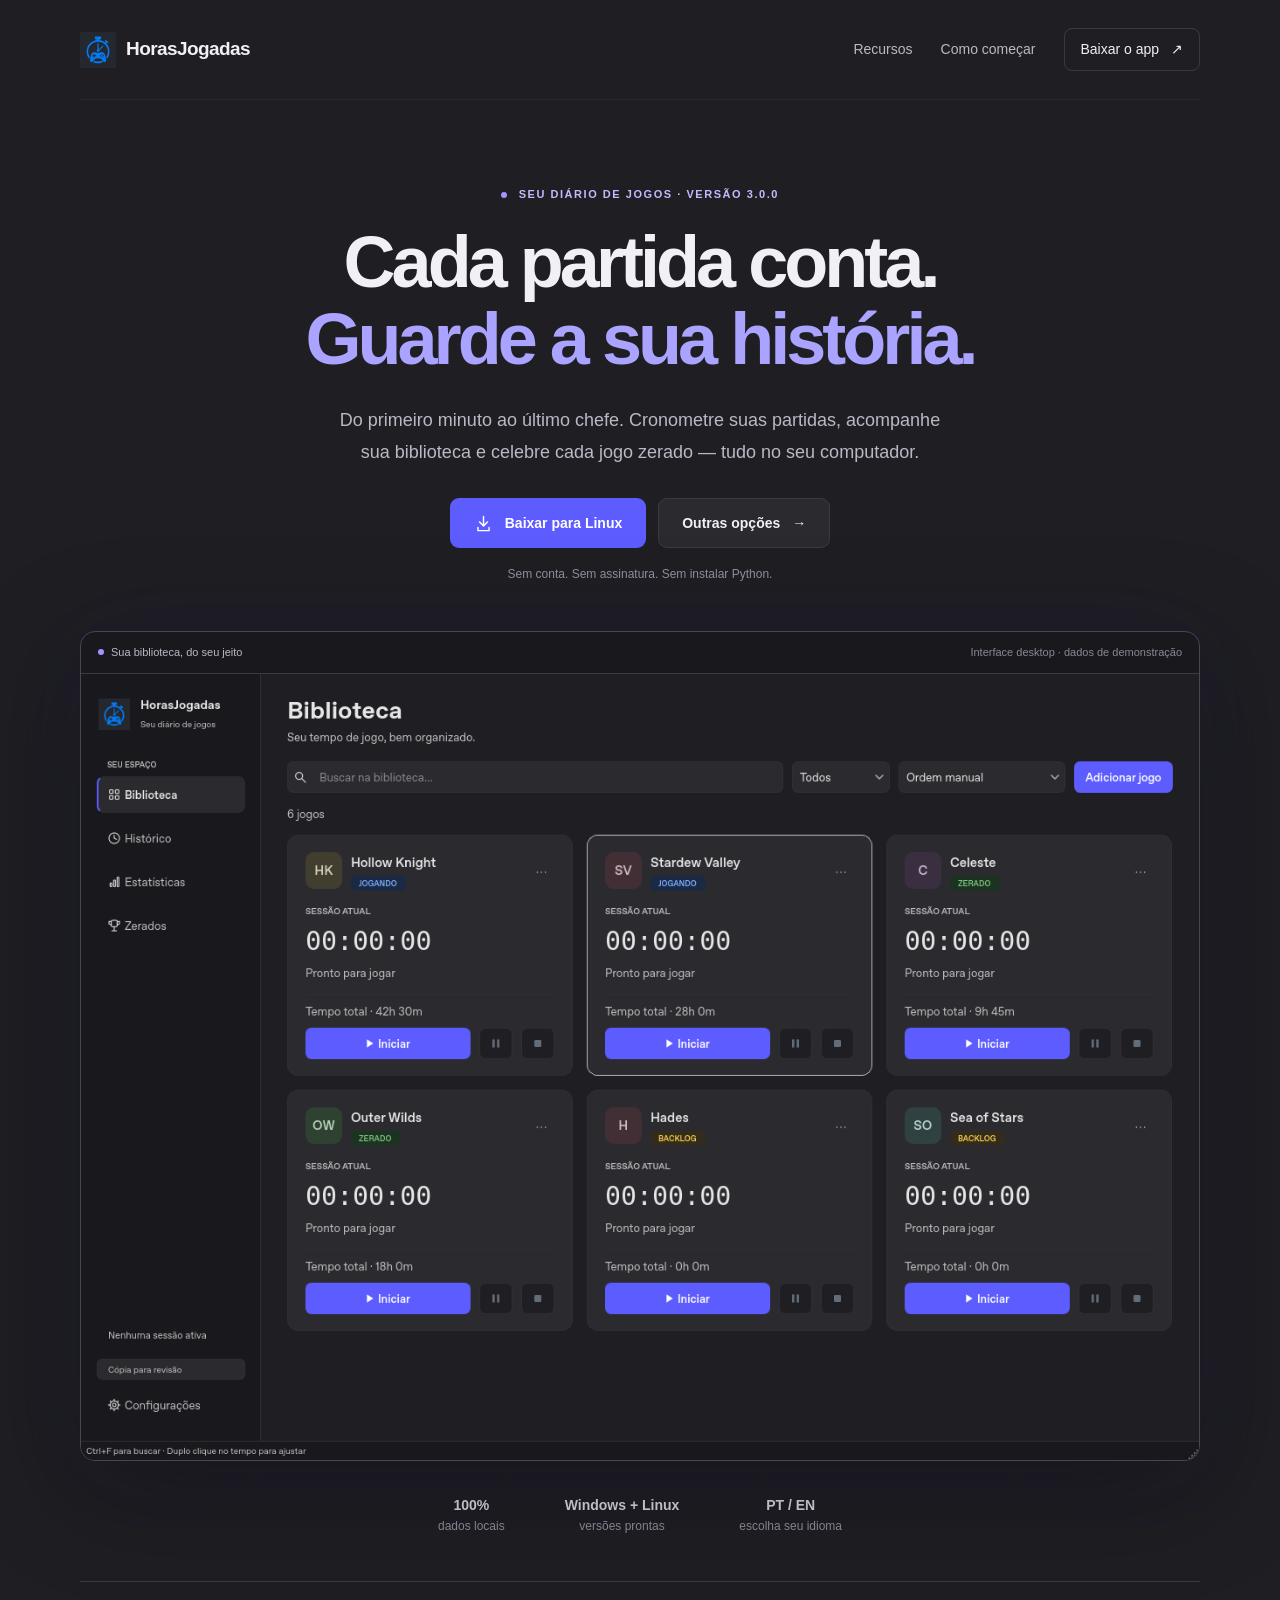
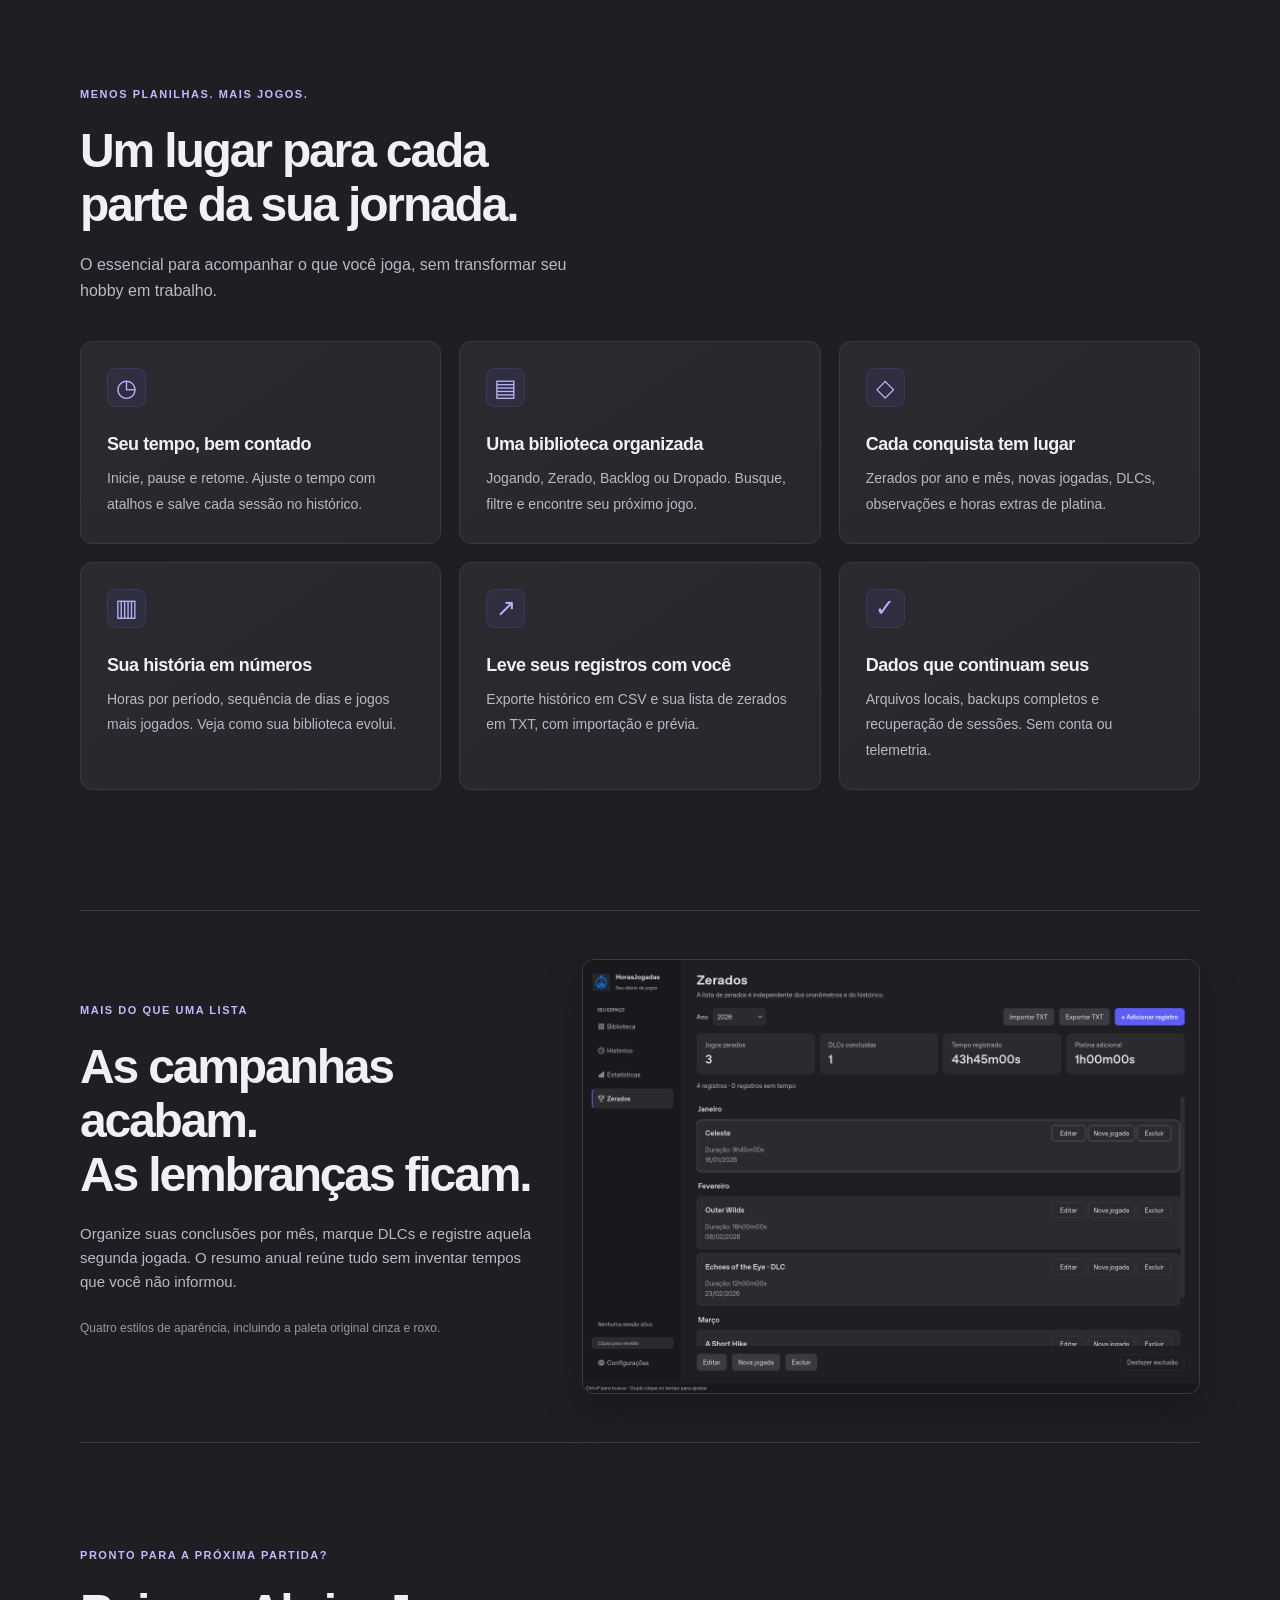
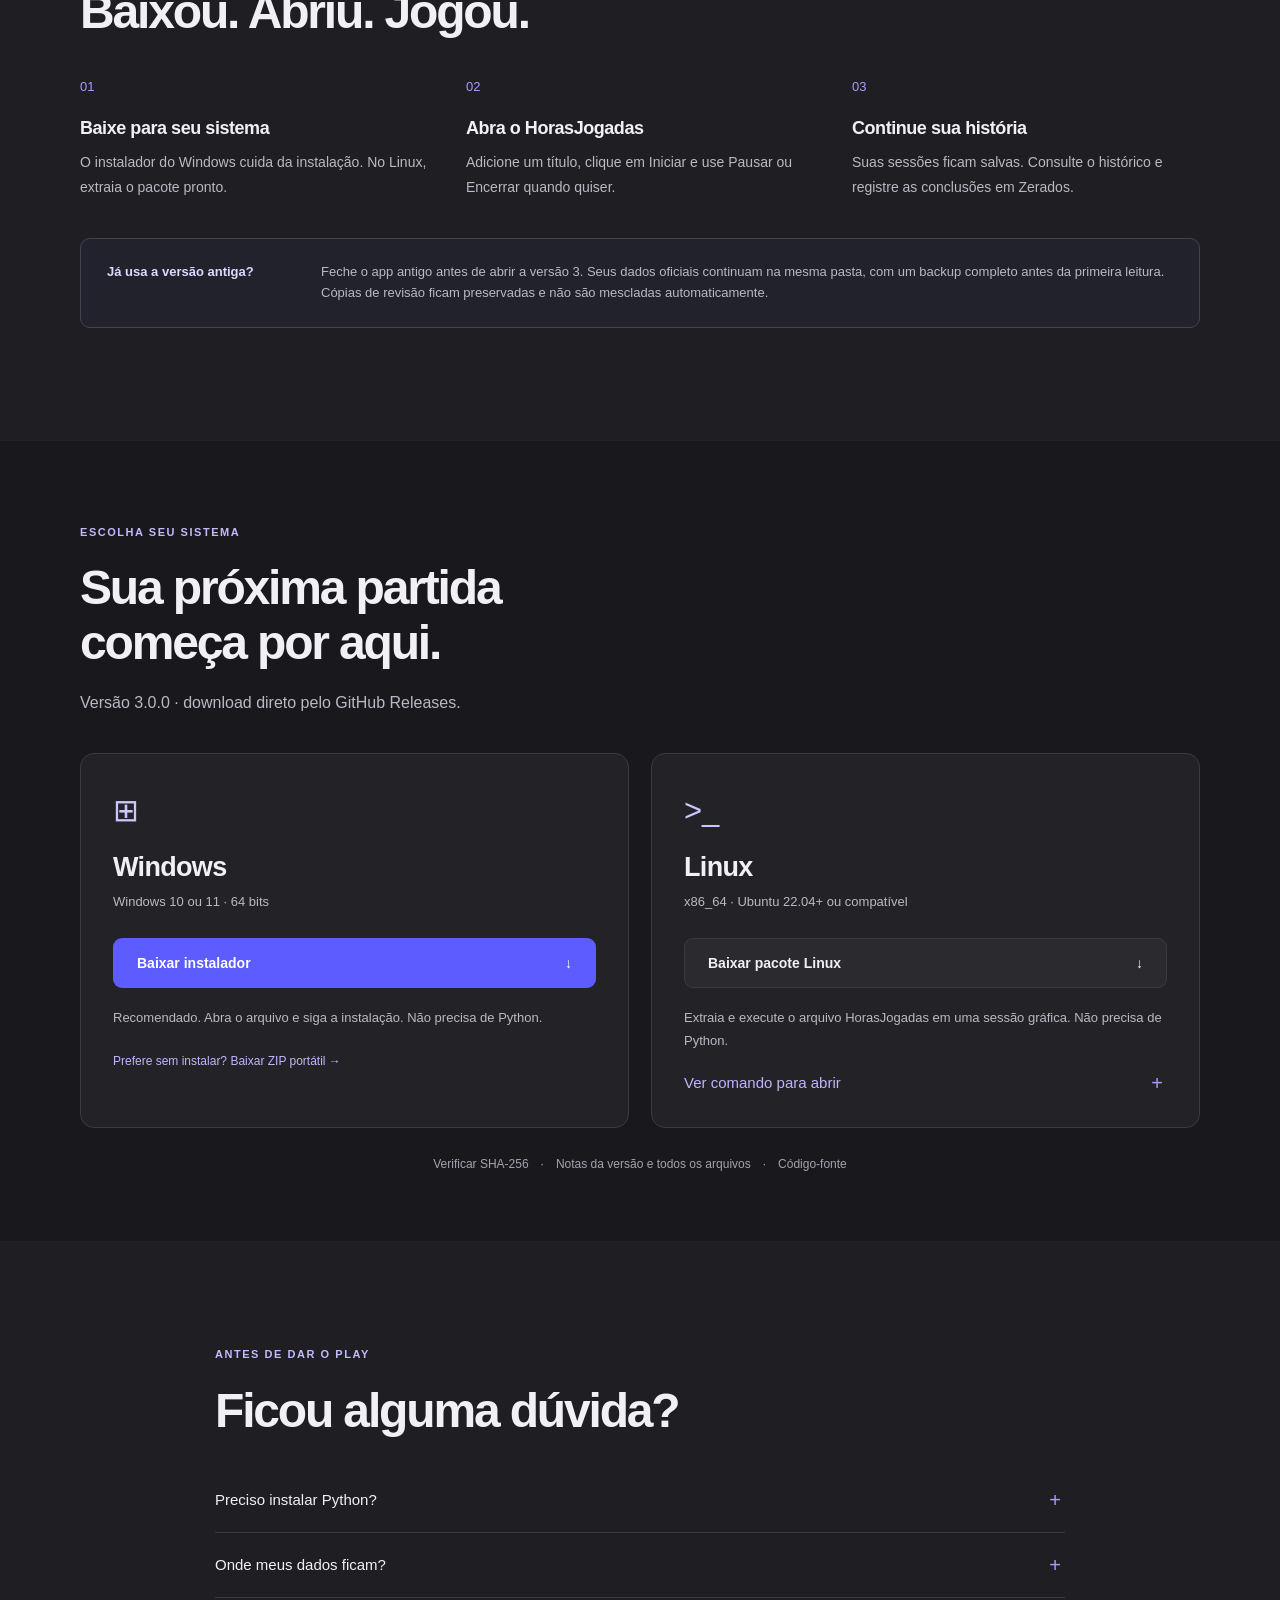
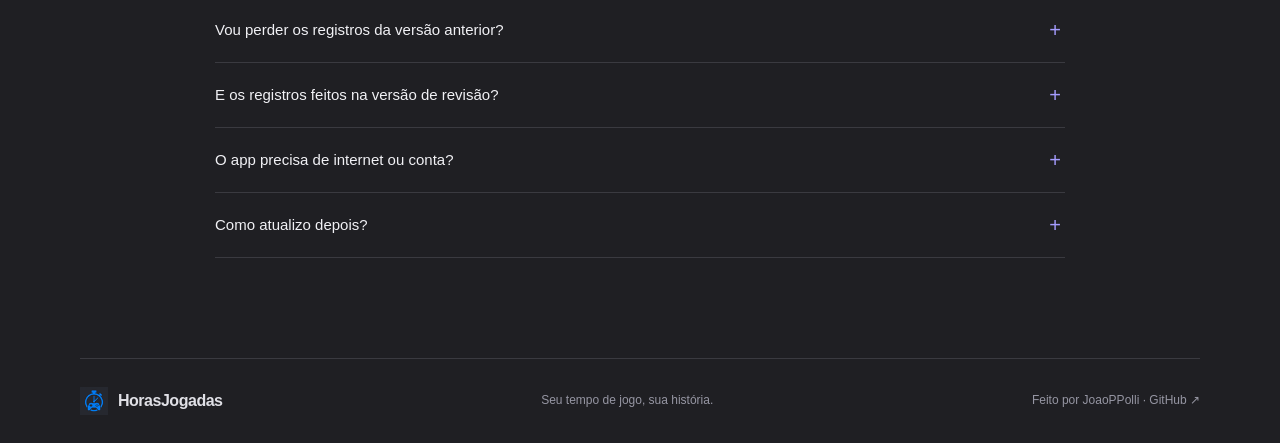
==== site/index.html @ 00551773 "Prepara release 3.0 com pacotes nativos, migração protegida e página de download" ====
<!doctype html>
<html lang="pt-BR">
<head>
  <meta charset="utf-8">
  <meta name="viewport" content="width=device-width,initial-scale=1">
  <meta name="theme-color" content="#1f1f23">
  <meta name="description" content="Cronometre suas partidas, organize sua biblioteca e guarde cada jogo zerado. HorasJogadas para Windows e Linux, com dados locais e sem precisar de Python.">
  <title>HorasJogadas — seu tempo de jogo, sua história</title>
  <link rel="icon" href="assets/icon.ico">
  <link rel="stylesheet" href="style.css">
</head>
<body>
  <a class="skip" href="#principal">Pular para o conteúdo</a>
  <header class="nav wrap">
    <a class="brand" href="#" aria-label="HorasJogadas, início"><img src="assets/icon.ico" alt="" width="36" height="36"><span>HorasJogadas</span></a>
    <nav aria-label="Navegação principal"><a href="#recursos">Recursos</a><a href="#comecar">Como começar</a><a href="#download" class="nav-download">Baixar o app <span aria-hidden="true">↗</span></a></nav>
  </header>
  <main id="principal">
    <section class="hero wrap">
      <p class="eyebrow"><span class="dot"></span> SEU DIÁRIO DE JOGOS · VERSÃO 3.0.0</p>
      <h1>Cada partida conta.<br><span>Guarde a sua história.</span></h1>
      <p class="intro">Do primeiro minuto ao último chefe. Cronometre suas partidas, acompanhe sua biblioteca e celebre cada jogo zerado — tudo no seu computador.</p>
      <div class="hero-actions"><a class="button primary" id="primary-download" href="__RELEASE__/download/HorasJogadas-Windows-Setup.exe"><svg viewBox="0 0 24 24" aria-hidden="true"><path d="M12 3v12m-5-5 5 5 5-5M5 17v4h14v-4"/></svg><span>Baixar para Windows</span></a><a class="button secondary" href="#download">Outras opções <span aria-hidden="true">→</span></a></div>
      <p class="fine">Sem conta. Sem assinatura. Sem instalar Python.</p>
      <div class="screen"><div class="screen-label"><span class="dot"></span> Sua biblioteca, do seu jeito <span>Interface desktop · dados de demonstração</span></div><img src="assets/library.png" alt="Biblioteca do HorasJogadas com seis cartões de jogos, cronômetros e tema cinza com roxo" width="1280" height="900" fetchpriority="high"></div>
      <div class="trust"><span><b>100%</b> dados locais</span><span><b>Windows + Linux</b> versões prontas</span><span><b>PT / EN</b> escolha seu idioma</span></div>
    </section>
    <section class="section wrap" id="recursos">
      <div class="section-heading"><p class="eyebrow">MENOS PLANILHAS. MAIS JOGOS.</p><h2>Um lugar para cada<br>parte da sua jornada.</h2><p>O essencial para acompanhar o que você joga, sem transformar seu hobby em trabalho.</p></div>
      <div class="features">
        <article><span class="feature-icon" aria-hidden="true">◷</span><h3>Seu tempo, bem contado</h3><p>Inicie, pause e retome. Ajuste o tempo com atalhos e salve cada sessão no histórico.</p></article>
        <article><span class="feature-icon" aria-hidden="true">▤</span><h3>Uma biblioteca organizada</h3><p>Jogando, Zerado, Backlog ou Dropado. Busque, filtre e encontre seu próximo jogo.</p></article>
        <article><span class="feature-icon" aria-hidden="true">◇</span><h3>Cada conquista tem lugar</h3><p>Zerados por ano e mês, novas jogadas, DLCs, observações e horas extras de platina.</p></article>
        <article><span class="feature-icon" aria-hidden="true">▥</span><h3>Sua história em números</h3><p>Horas por período, sequência de dias e jogos mais jogados. Veja como sua biblioteca evolui.</p></article>
        <article><span class="feature-icon" aria-hidden="true">↗</span><h3>Leve seus registros com você</h3><p>Exporte histórico em CSV e sua lista de zerados em TXT, com importação e prévia.</p></article>
        <article><span class="feature-icon" aria-hidden="true">✓</span><h3>Dados que continuam seus</h3><p>Arquivos locais, backups completos e recuperação de sessões. Sem conta ou telemetria.</p></article>
      </div>
    </section>
    <section class="showcase wrap">
      <div><p class="eyebrow">MAIS DO QUE UMA LISTA</p><h2>As campanhas acabam.<br>As lembranças ficam.</h2><p>Organize suas conclusões por mês, marque DLCs e registre aquela segunda jogada. O resumo anual reúne tudo sem inventar tempos que você não informou.</p><p class="small-note">Quatro estilos de aparência, incluindo a paleta original cinza e roxo.</p></div>
      <img src="assets/completed.png" alt="Lista de Zerados agrupada por mês, com resumo anual e ações de edição" width="1280" height="900" loading="lazy">
    </section>
    <section class="section wrap" id="comecar">
      <div class="section-heading"><p class="eyebrow">PRONTO PARA A PRÓXIMA PARTIDA?</p><h2>Baixou. Abriu. Jogou.</h2></div>
      <div class="steps"><article><span>01</span><h3>Baixe para seu sistema</h3><p>O instalador do Windows cuida da instalação. No Linux, extraia o pacote pronto.</p></article><article><span>02</span><h3>Abra o HorasJogadas</h3><p>Adicione um título, clique em Iniciar e use Pausar ou Encerrar quando quiser.</p></article><article><span>03</span><h3>Continue sua história</h3><p>Suas sessões ficam salvas. Consulte o histórico e registre as conclusões em Zerados.</p></article></div>
      <aside class="migration"><strong>Já usa a versão antiga?</strong><p>Feche o app antigo antes de abrir a versão 3. Seus dados oficiais continuam na mesma pasta, com um backup completo antes da primeira leitura. Cópias de revisão ficam preservadas e não são mescladas automaticamente.</p></aside>
    </section>
    <section class="download-section" id="download"><div class="wrap">
      <div class="section-heading"><p class="eyebrow">ESCOLHA SEU SISTEMA</p><h2>Sua próxima partida<br>começa por aqui.</h2><p>Versão 3.0.0 · download direto pelo GitHub Releases.</p></div>
      <div class="download-grid">
        <article class="download-card"><div class="os-mark" aria-hidden="true">⊞</div><h3>Windows</h3><p>Windows 10 ou 11 · 64 bits</p><a class="button primary" href="__RELEASE__/download/HorasJogadas-Windows-Setup.exe">Baixar instalador <span aria-hidden="true">↓</span></a><p class="download-help">Recomendado. Abra o arquivo e siga a instalação. Não precisa de Python.</p><a class="text-link" href="__RELEASE__/download/HorasJogadas-Windows-Portable.zip">Prefere sem instalar? Baixar ZIP portátil →</a></article>
        <article class="download-card"><div class="os-mark" aria-hidden="true">&gt;_</div><h3>Linux</h3><p>x86_64 · Ubuntu 22.04+ ou compatível</p><a class="button secondary" href="__RELEASE__/download/HorasJogadas-Linux-x86_64.tar.gz">Baixar pacote Linux <span aria-hidden="true">↓</span></a><p class="download-help">Extraia e execute o arquivo HorasJogadas em uma sessão gráfica. Não precisa de Python.</p><details><summary>Ver comando para abrir</summary><pre><code>tar -xzf HorasJogadas-Linux-x86_64.tar.gz
cd HorasJogadas
./HorasJogadas</code></pre></details></article>
      </div>
      <p class="download-foot"><a href="__RELEASE__/download/SHA256SUMS.txt">Verificar SHA-256</a><span>·</span><a href="__RELEASE__">Notas da versão e todos os arquivos</a><span>·</span><a href="__REPOSITORY__">Código-fonte</a></p>
    </div></section>
    <section class="section faq wrap"><div class="section-heading"><p class="eyebrow">ANTES DE DAR O PLAY</p><h2>Ficou alguma dúvida?</h2></div>
      <details><summary>Preciso instalar Python?</summary><p>Não nos pacotes prontos desta página. O instalador e o ZIP do Windows, assim como o pacote Linux, já levam o necessário para executar o aplicativo.</p></details>
      <details><summary>Onde meus dados ficam?</summary><p>No Windows, em <code>%APPDATA%\HorasJogadas</code>. No Linux, em <code>~/HorasJogadas</code>. A pasta dos registros é separada da instalação; desinstalar o aplicativo não remove seus dados.</p></details>
      <details><summary>Vou perder os registros da versão anterior?</summary><p>A versão 3 reutiliza a mesma pasta oficial e os formatos JSON. Antes da primeira leitura, cria um backup completo em uma pasta vizinha chamada HorasJogadas-Backups-de-Versao. Feche a versão antiga antes de abrir a nova e mantenha também uma cópia externa dos seus dados.</p></details>
      <details><summary>E os registros feitos na versão de revisão?</summary><p>A pasta HorasJogadas-Revisao-Qt continua preservada. Ela não é mesclada automaticamente com os dados oficiais. Preserve essa cópia e exporte os registros que quiser transferir antes de decidir como importá-los.</p></details>
      <details><summary>O app precisa de internet ou conta?</summary><p>Não para registrar suas partidas. Os dados são locais e não há telemetria. Links de download e atualização abrem o navegador somente quando você os escolhe.</p></details>
      <details><summary>Como atualizo depois?</summary><p>Baixe o novo instalador ou pacote nesta página. Feche o app e instale a atualização. Seus registros permanecem na pasta de dados, separada dos arquivos do programa.</p></details>
    </section>
  </main>
  <footer class="wrap"><a class="brand" href="#"><img src="assets/icon.ico" alt="" width="28" height="28"><span>HorasJogadas</span></a><p>Seu tempo de jogo, sua história.</p><a href="__REPOSITORY__">Feito por JoaoPPolli · GitHub ↗</a></footer>
  <script src="script.js" defer></script>
</body>
</html>
---- site/style.css ----
:root{color-scheme:dark;--bg:#1f1f23;--card:#2b2b2f;--deep:#19191d;--border:#3a3a40;--text:#f1f1f5;--muted:#b9b9c5;--accent:#5c5cff;--accent-hover:#6a5ef0}*{box-sizing:border-box}html{scroll-behavior:smooth;scroll-padding-top:32px}body{margin:0;background:var(--bg);color:var(--text);font-family:Inter,ui-sans-serif,-apple-system,BlinkMacSystemFont,"Segoe UI",sans-serif;line-height:1.6}a{color:inherit;text-decoration:none}a:focus-visible,summary:focus-visible{outline:3px solid #b3adff;outline-offset:5px;border-radius:5px}img{max-width:100%;height:auto;display:block}.wrap{width:min(1120px,calc(100% - 48px));margin-inline:auto}.skip{position:absolute;top:-80px;left:24px;padding:12px;background:var(--accent);z-index:20}.skip:focus{top:12px}.nav{display:flex;align-items:center;justify-content:space-between;min-height:100px;border-bottom:1px solid #ffffff0d}.brand{display:flex;align-items:center;gap:10px;font-weight:700;letter-spacing:-.03em;font-size:19px}.brand img{flex:none}.nav nav{display:flex;align-items:center;gap:28px;font-size:14px;color:var(--muted)}.nav nav a:hover{color:white}.nav-download{padding:9px 16px;border:1px solid var(--border);border-radius:8px;color:var(--text)}.nav-download span{padding-left:8px}.hero{text-align:center;padding-top:86px}.eyebrow{font-size:11px;font-weight:700;letter-spacing:.14em;color:#c0baff;margin:0 0 20px}.dot{display:inline-block;width:6px;height:6px;border-radius:50%;background:#9f95ff;margin-right:7px;vertical-align:middle}h1,h2,h3,p{overflow-wrap:break-word}h1{font-size:clamp(42px,6vw,72px);line-height:1.08;letter-spacing:-.055em;font-weight:750;margin:0 0 26px}h1 span{color:#aaa3ff}h2{font-size:clamp(32px,4.2vw,48px);line-height:1.13;letter-spacing:-.045em;margin:0 0 20px}h3{font-size:18px;letter-spacing:-.025em;line-height:1.35;margin:0 0 10px}.intro{max-width:625px;margin:0 auto 30px;font-size:18px;color:var(--muted);line-height:1.75}.hero-actions{display:flex;gap:12px;justify-content:center;flex-wrap:wrap}.button{display:inline-flex;align-items:center;justify-content:center;gap:12px;min-height:50px;padding:13px 23px;border-radius:9px;font-size:14px;font-weight:650;border:1px solid transparent;transition:background .15s,border-color .15s}.button svg{width:19px;height:19px;fill:none;stroke:currentColor;stroke-width:1.8;stroke-linecap:round;stroke-linejoin:round}.primary{background:var(--accent);color:white}.primary:hover{background:var(--accent-hover)}.secondary{background:var(--card);border-color:var(--border)}.secondary:hover{border-color:#777580}.fine{font-size:12px;color:#92929f;margin:17px 0 46px}.screen{position:relative;border:1px solid #494555;border-radius:15px;overflow:hidden;box-shadow:0 25px 110px #08070f66,0 0 90px #6552f511;text-align:left;background:var(--deep)}.screen-label{display:flex;align-items:center;padding:12px 17px;border-bottom:1px solid var(--border);font-size:11px;color:var(--muted)}.screen-label span:last-child{margin-left:auto;color:#888895}.screen img{width:100%}.trust{display:flex;justify-content:center;gap:60px;padding:33px 0 45px;border-bottom:1px solid var(--border);color:#91919e;font-size:12px}.trust b{color:#dedee6;display:block;font-size:14px;font-weight:600}.section{padding-top:104px;padding-bottom:20px}.section-heading{max-width:620px;margin-bottom:38px}.section-heading>p:not(.eyebrow){color:var(--muted);font-size:16px;max-width:525px}.features{display:grid;grid-template-columns:repeat(3,1fr);gap:18px}.features article{background:linear-gradient(145deg,#2b2b2f,#27272c);border:1px solid #39393f;border-radius:12px;padding:26px}.feature-icon{display:inline-flex;align-items:center;justify-content:center;width:39px;height:39px;background:#6c62ff15;border:1px solid #6c62ff30;border-radius:9px;color:#b9b2ff;font-size:24px;margin-bottom:25px}.features p,.steps p{font-size:14px;line-height:1.8;margin:0;color:var(--muted)}.showcase{display:grid;grid-template-columns:.85fr 1.15fr;align-items:center;gap:45px;margin-top:100px;padding-top:48px;padding-bottom:48px;border-top:1px solid var(--border);border-bottom:1px solid var(--border)}.showcase p:not(.eyebrow){color:var(--muted);font-size:15px}.showcase .small-note{font-size:12px!important;color:#9797a7!important;margin-top:25px}.showcase img{border:1px solid #3a3a43;border-radius:12px;box-shadow:0 16px 40px #0003}.steps{display:grid;grid-template-columns:repeat(3,1fr);gap:38px}.steps span{display:block;font-size:13px;color:#a79eff;margin-bottom:18px;font-variant-numeric:tabular-nums}.migration{display:flex;gap:24px;border:1px solid #474253;background:#6860ff0a;border-radius:10px;padding:23px 26px;margin-top:38px;align-items:flex-start;font-size:13px}.migration strong{min-width:190px;font-weight:650;color:#ded9ff}.migration p{margin:0;color:var(--muted)}.download-section{background:var(--deep);border-block:1px solid #ffffff09;margin-top:92px;padding:83px 0 55px}.download-grid{display:grid;grid-template-columns:1fr 1fr;gap:22px}.download-card{border:1px solid var(--border);border-radius:14px;padding:32px;background:#232327}.os-mark{font-size:31px;color:#cac6ff;margin-bottom:15px;height:48px}.download-card h3{font-size:27px;margin-bottom:6px}.download-card>p:first-of-type{font-size:13px;color:var(--muted);margin-top:0;margin-bottom:25px}.download-card .button{width:100%;justify-content:space-between}.download-help{font-size:13px;color:var(--muted);line-height:1.8;margin:18px 0}.text-link{font-size:12px;color:#bdb6ff}.text-link:hover{text-decoration:underline}.download-foot{display:flex;flex-wrap:wrap;gap:12px;justify-content:center;font-size:12px;color:#a3a3b0;margin-top:27px}.download-foot a:hover{color:#c1baff;text-decoration:underline}.download-card details{font-size:12px;border:0;padding:0}.download-card summary{color:#bdb6ff}.download-card pre{overflow:auto;background:#18181b;border-radius:6px;padding:14px;font-size:11px}.faq{max-width:850px;padding-bottom:100px}.faq .section-heading{margin-bottom:30px}details{border-bottom:1px solid var(--border);padding:20px 0}summary{cursor:pointer;font-size:15px;list-style:none;position:relative;padding-right:32px}summary::-webkit-details-marker{display:none}summary:after{content:'+';position:absolute;right:4px;color:#a59cff;font-size:20px;line-height:1.2}details[open]>summary:after{content:'−'}details>p{font-size:14px;color:var(--muted);margin-bottom:5px}code{font-size:.9em;color:#d2ccef}footer{display:flex;align-items:center;justify-content:space-between;gap:20px;border-top:1px solid var(--border);padding-block:28px!important;font-size:12px;color:#9696a3}footer .brand{font-size:16px;color:#e0e0e6}footer p{margin:0}footer>a:last-child:hover{color:#c1baff}@media(max-width:800px){.hero{padding-top:60px}.features{grid-template-columns:repeat(2,1fr)}.showcase{grid-template-columns:1fr;gap:28px}.showcase img{max-width:650px}.steps{gap:22px}.trust{gap:35px}.migration{display:block}.migration p{margin-top:8px}.nav nav{gap:16px}.section{padding-top:75px}footer{flex-wrap:wrap}}@media(max-width:540px){.wrap{width:calc(100% - 32px)}.nav{min-height:80px}.nav nav>a:not(.nav-download){display:none}.brand{font-size:16px}.brand img{width:30px;height:30px}.nav-download{font-size:12px;padding:8px 11px}.hero{padding-top:46px}h1{font-size:43px}.intro{font-size:16px}.hero-actions .button{width:100%}.fine{margin-bottom:30px}.eyebrow{font-size:9px;letter-spacing:.1em}.screen{border-radius:9px}.screen-label{padding:9px 11px;font-size:9px}.screen-label span:last-child{display:none}.trust{gap:18px;justify-content:space-between;padding-block:25px;font-size:10px}.trust b{font-size:11px}.features,.steps,.download-grid{grid-template-columns:1fr}.features article{padding:23px}.feature-icon{margin-bottom:20px}.showcase{margin-top:60px;padding-block:32px}.section{padding-top:60px}.steps article{padding-bottom:14px}.steps span{margin-bottom:7px}.migration{padding:20px;margin-top:20px}.download-section{padding:57px 0 35px;margin-top:55px}.download-card{padding:25px}.faq{padding-bottom:55px}.download-foot{font-size:11px;gap:8px}footer{display:block;text-align:left}footer .brand{margin-bottom:12px}footer p{margin-bottom:12px}}@media(prefers-reduced-motion:reduce){html{scroll-behavior:auto}.button{transition:none}}
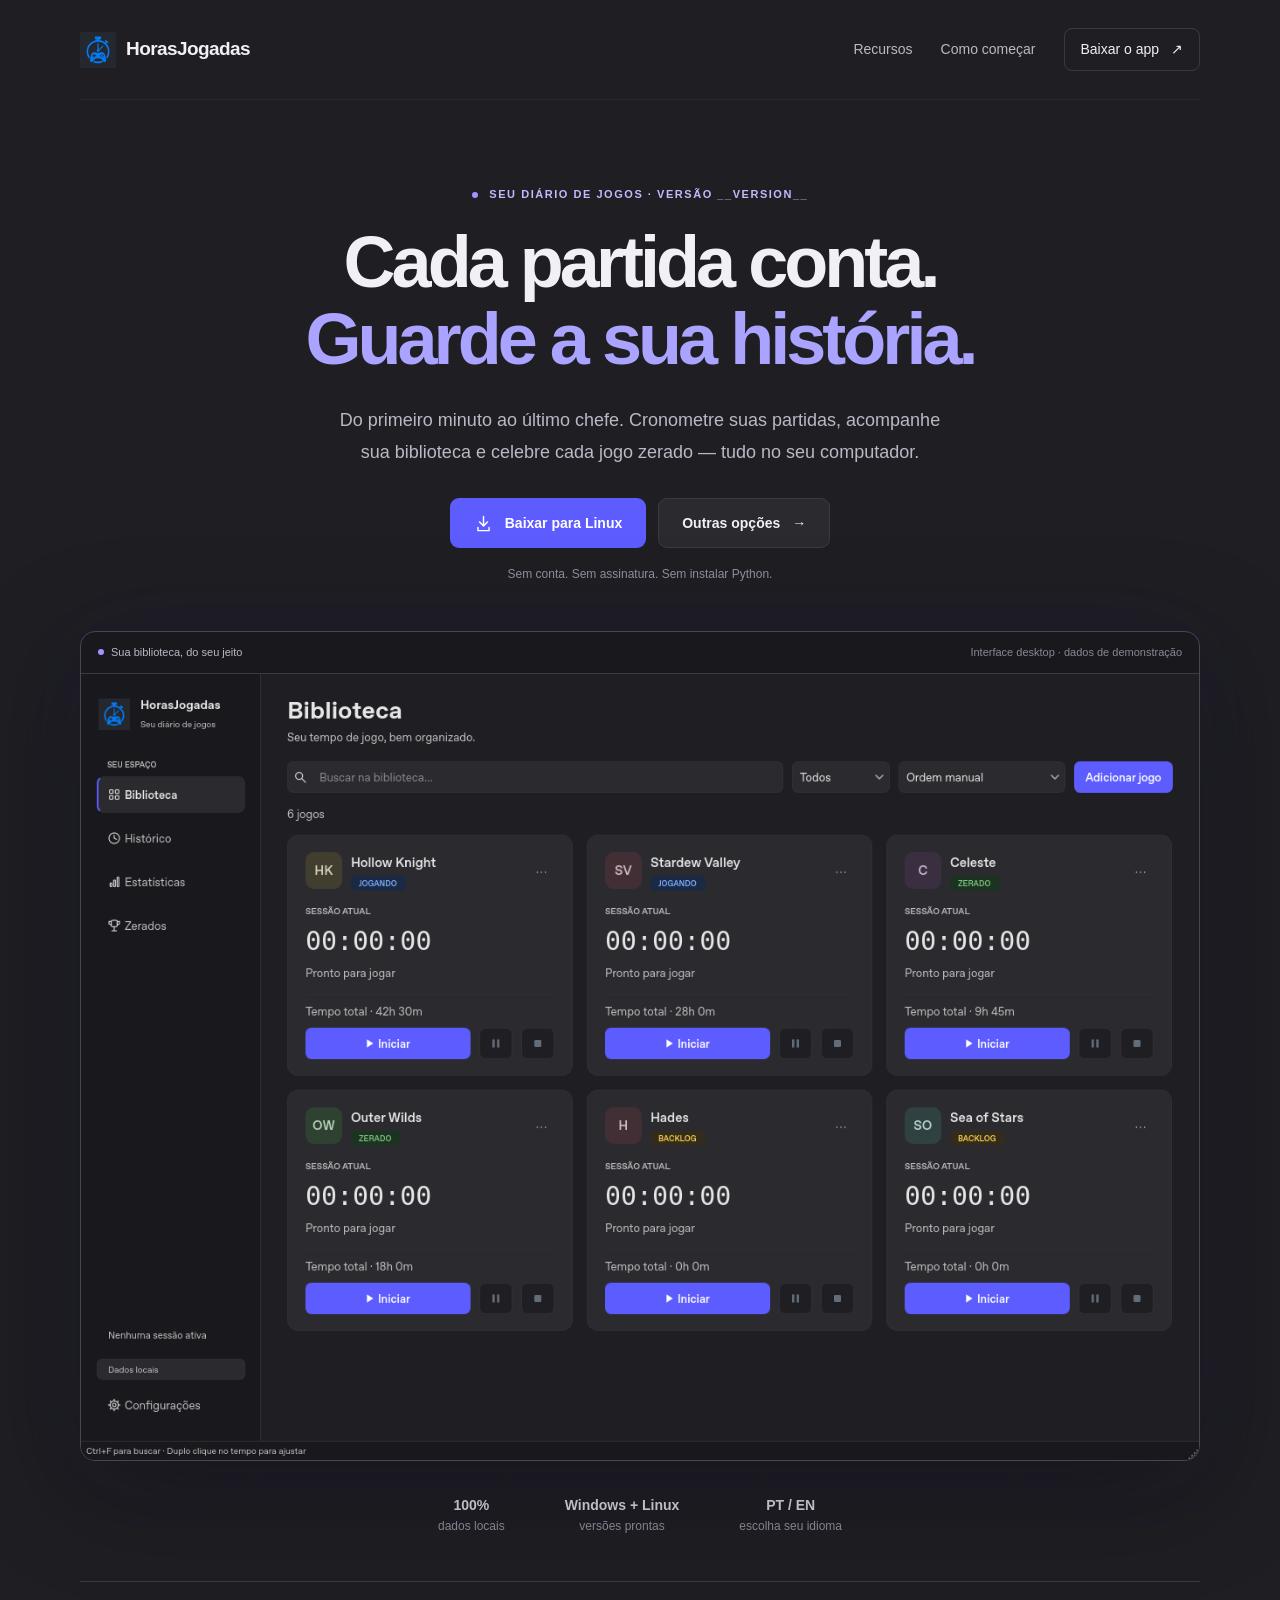
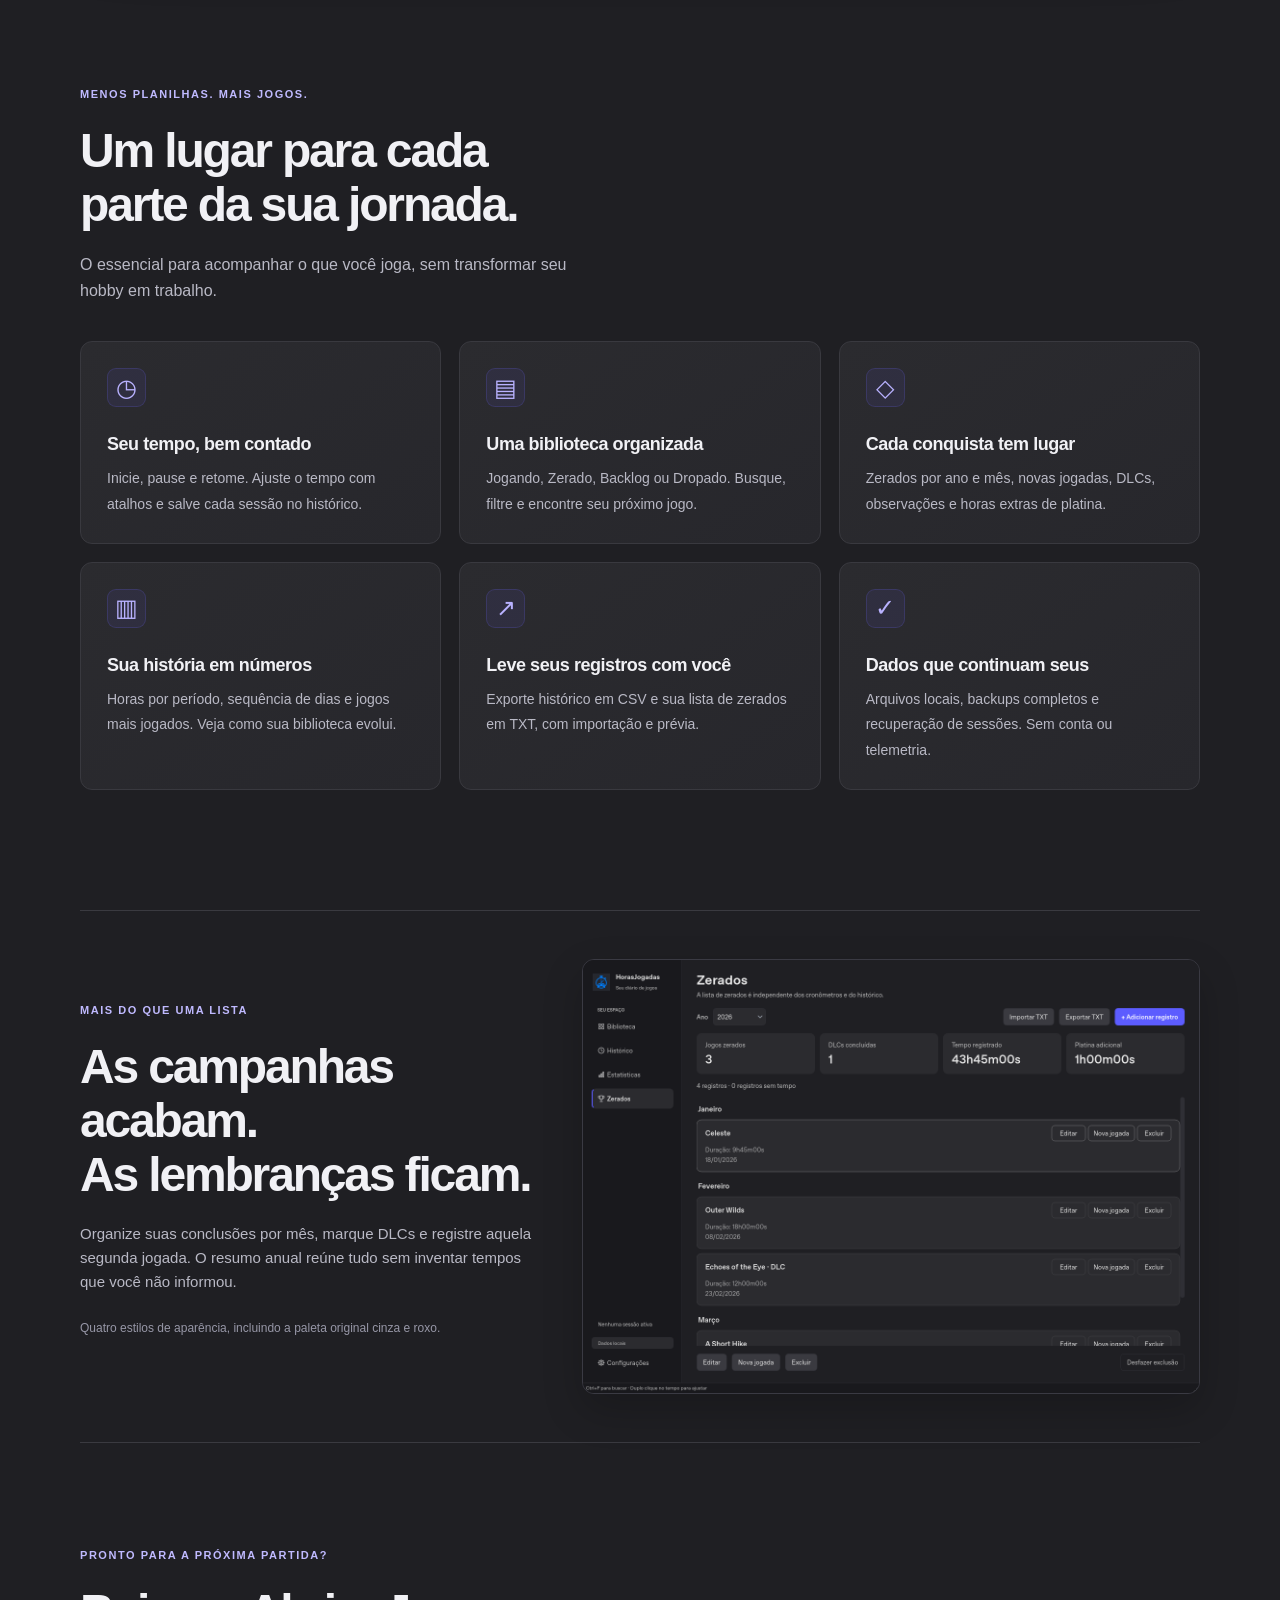
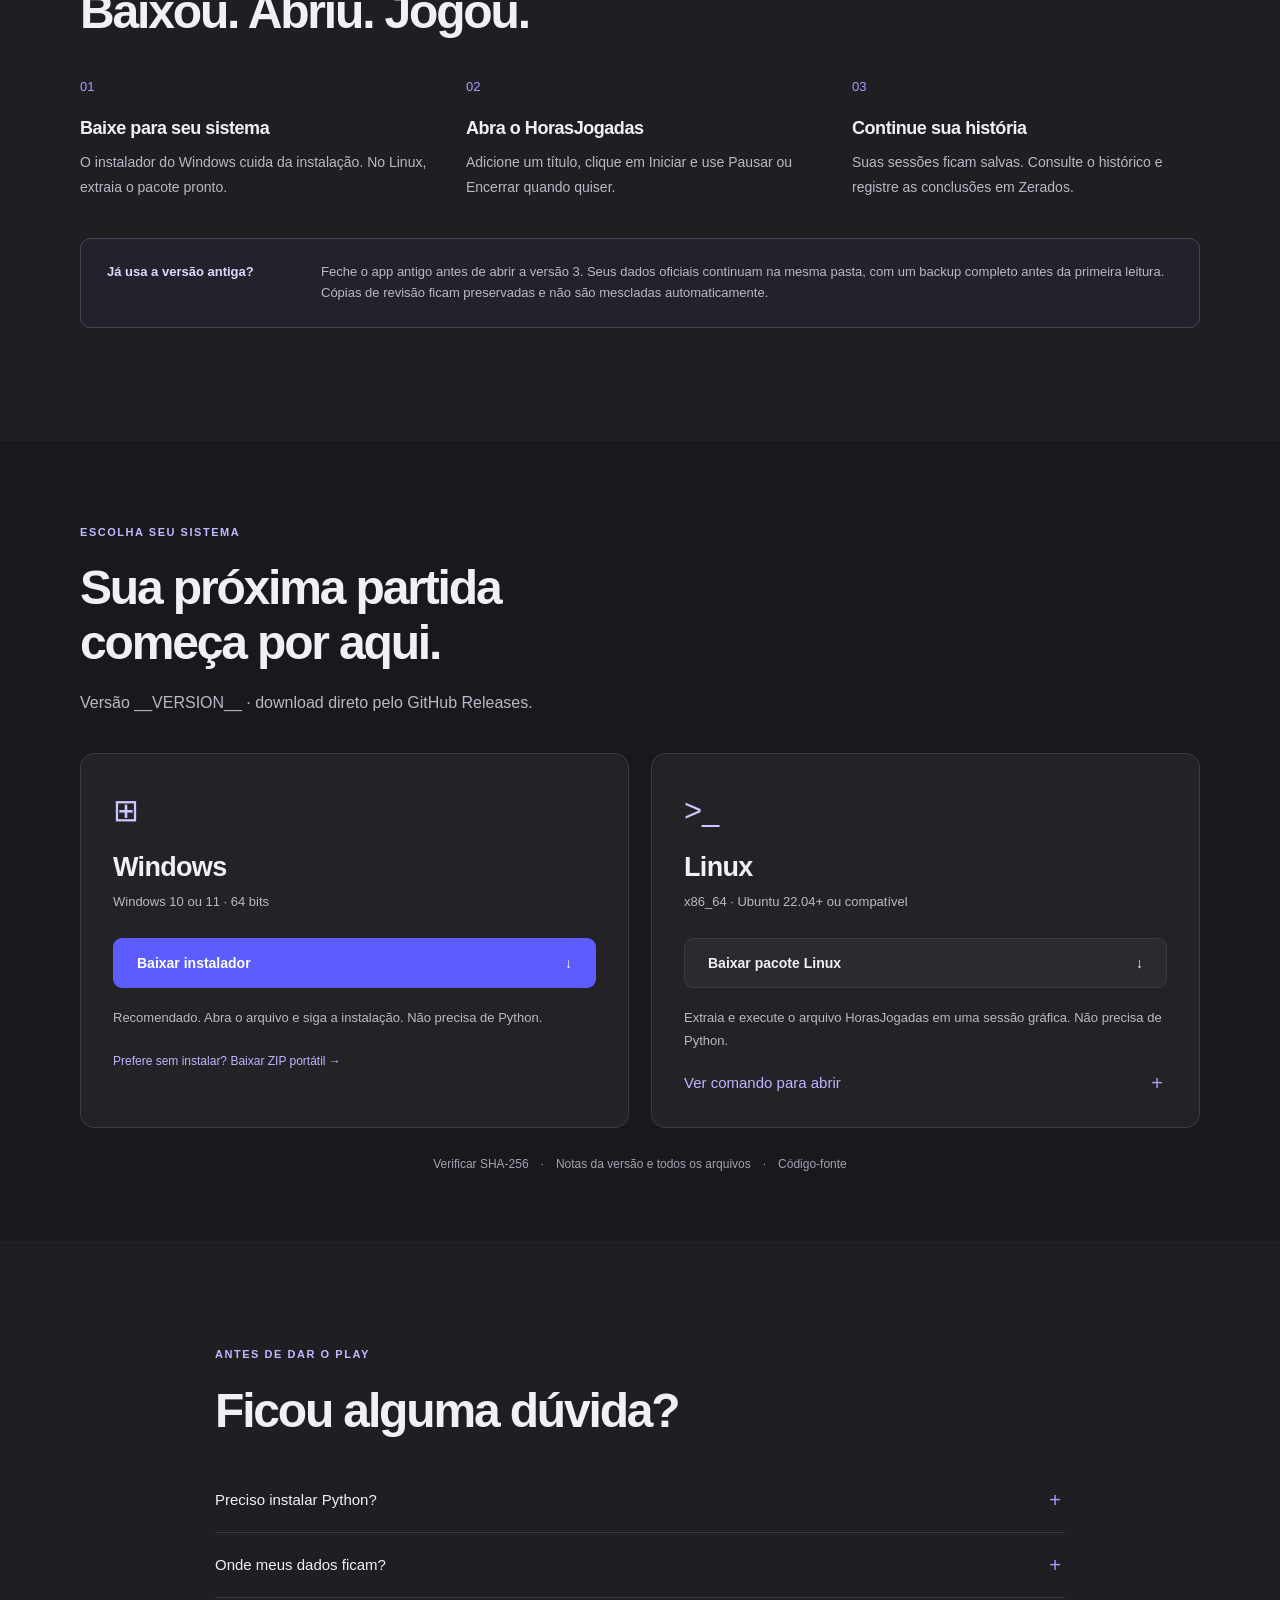
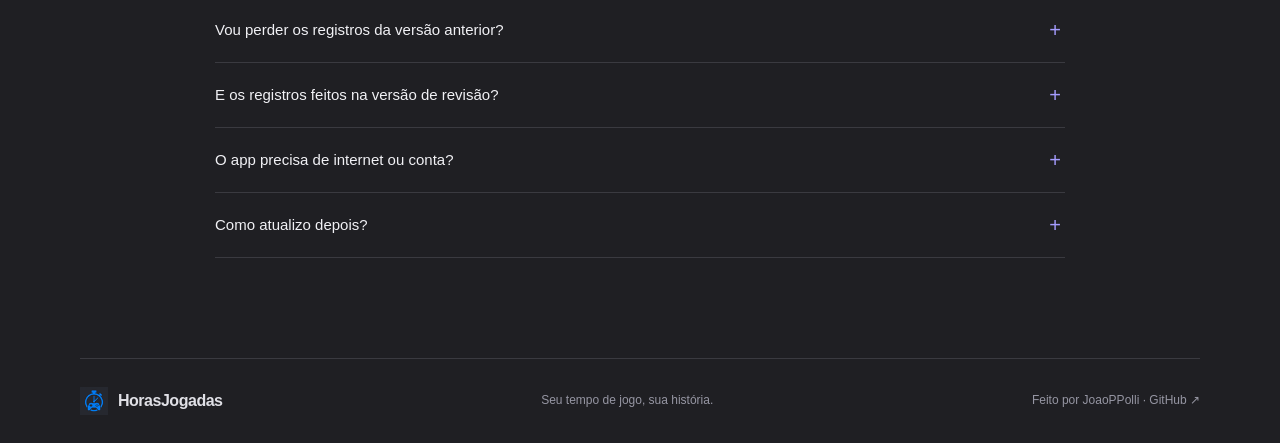
==== commit 50bcdf4e: "Adiciona atualização nativa no app com download verificado, backup e reinício" ====
--- a/site/index.html
+++ b/site/index.html
@@ -17,7 +17,7 @@
   </header>
   <main id="principal">
     <section class="hero wrap">
-      <p class="eyebrow"><span class="dot"></span> SEU DIÁRIO DE JOGOS · VERSÃO 3.0.0</p>
+      <p class="eyebrow"><span class="dot"></span> SEU DIÁRIO DE JOGOS · VERSÃO __VERSION__</p>
       <h1>Cada partida conta.<br><span>Guarde a sua história.</span></h1>
       <p class="intro">Do primeiro minuto ao último chefe. Cronometre suas partidas, acompanhe sua biblioteca e celebre cada jogo zerado — tudo no seu computador.</p>
       <div class="hero-actions"><a class="button primary" id="primary-download" href="__RELEASE__/download/HorasJogadas-Windows-Setup.exe"><svg viewBox="0 0 24 24" aria-hidden="true"><path d="M12 3v12m-5-5 5 5 5-5M5 17v4h14v-4"/></svg><span>Baixar para Windows</span></a><a class="button secondary" href="#download">Outras opções <span aria-hidden="true">→</span></a></div>
@@ -46,7 +46,7 @@
       <aside class="migration"><strong>Já usa a versão antiga?</strong><p>Feche o app antigo antes de abrir a versão 3. Seus dados oficiais continuam na mesma pasta, com um backup completo antes da primeira leitura. Cópias de revisão ficam preservadas e não são mescladas automaticamente.</p></aside>
     </section>
     <section class="download-section" id="download"><div class="wrap">
-      <div class="section-heading"><p class="eyebrow">ESCOLHA SEU SISTEMA</p><h2>Sua próxima partida<br>começa por aqui.</h2><p>Versão 3.0.0 · download direto pelo GitHub Releases.</p></div>
+      <div class="section-heading"><p class="eyebrow">ESCOLHA SEU SISTEMA</p><h2>Sua próxima partida<br>começa por aqui.</h2><p>Versão __VERSION__ · download direto pelo GitHub Releases.</p></div>
       <div class="download-grid">
         <article class="download-card"><div class="os-mark" aria-hidden="true">⊞</div><h3>Windows</h3><p>Windows 10 ou 11 · 64 bits</p><a class="button primary" href="__RELEASE__/download/HorasJogadas-Windows-Setup.exe">Baixar instalador <span aria-hidden="true">↓</span></a><p class="download-help">Recomendado. Abra o arquivo e siga a instalação. Não precisa de Python.</p><a class="text-link" href="__RELEASE__/download/HorasJogadas-Windows-Portable.zip">Prefere sem instalar? Baixar ZIP portátil →</a></article>
         <article class="download-card"><div class="os-mark" aria-hidden="true">&gt;_</div><h3>Linux</h3><p>x86_64 · Ubuntu 22.04+ ou compatível</p><a class="button secondary" href="__RELEASE__/download/HorasJogadas-Linux-x86_64.tar.gz">Baixar pacote Linux <span aria-hidden="true">↓</span></a><p class="download-help">Extraia e execute o arquivo HorasJogadas em uma sessão gráfica. Não precisa de Python.</p><details><summary>Ver comando para abrir</summary><pre><code>tar -xzf HorasJogadas-Linux-x86_64.tar.gz
@@ -60,7 +60,7 @@
       <details><summary>Onde meus dados ficam?</summary><p>No Windows, em <code>%APPDATA%\HorasJogadas</code>. No Linux, em <code>~/HorasJogadas</code>. A pasta dos registros é separada da instalação; desinstalar o aplicativo não remove seus dados.</p></details>
       <details><summary>Vou perder os registros da versão anterior?</summary><p>A versão 3 reutiliza a mesma pasta oficial e os formatos JSON. Antes da primeira leitura, cria um backup completo em uma pasta vizinha chamada HorasJogadas-Backups-de-Versao. Feche a versão antiga antes de abrir a nova e mantenha também uma cópia externa dos seus dados.</p></details>
       <details><summary>E os registros feitos na versão de revisão?</summary><p>A pasta HorasJogadas-Revisao-Qt continua preservada. Ela não é mesclada automaticamente com os dados oficiais. Preserve essa cópia e exporte os registros que quiser transferir antes de decidir como importá-los.</p></details>
-      <details><summary>O app precisa de internet ou conta?</summary><p>Não para registrar suas partidas. Os dados são locais e não há telemetria. Links de download e atualização abrem o navegador somente quando você os escolhe.</p></details>
+      <details><summary>O app precisa de internet ou conta?</summary><p>Não para registrar suas partidas. Os dados são locais e não há telemetria. A consulta de novas versões ao abrir o app pode ser desativada nas Configurações. Ela não envia sua biblioteca. A instalação de atualizações sempre exige sua confirmação.</p></details>
       <details><summary>Como atualizo depois?</summary><p>Baixe o novo instalador ou pacote nesta página. Feche o app e instale a atualização. Seus registros permanecem na pasta de dados, separada dos arquivos do programa.</p></details>
     </section>
   </main>
--- a/site/style.css
+++ b/site/style.css
@@ -1 +1 @@
-:root{color-scheme:dark;--bg:#1f1f23;--card:#2b2b2f;--deep:#19191d;--border:#3a3a40;--text:#f1f1f5;--muted:#b9b9c5;--accent:#5c5cff;--accent-hover:#6a5ef0}*{box-sizing:border-box}html{scroll-behavior:smooth;scroll-padding-top:32px}body{margin:0;background:var(--bg);color:var(--text);font-family:Inter,ui-sans-serif,-apple-system,BlinkMacSystemFont,"Segoe UI",sans-serif;line-height:1.6}a{color:inherit;text-decoration:none}a:focus-visible,summary:focus-visible{outline:3px solid #b3adff;outline-offset:5px;border-radius:5px}img{max-width:100%;height:auto;display:block}.wrap{width:min(1120px,calc(100% - 48px));margin-inline:auto}.skip{position:absolute;top:-80px;left:24px;padding:12px;background:var(--accent);z-index:20}.skip:focus{top:12px}.nav{display:flex;align-items:center;justify-content:space-between;min-height:100px;border-bottom:1px solid #ffffff0d}.brand{display:flex;align-items:center;gap:10px;font-weight:700;letter-spacing:-.03em;font-size:19px}.brand img{flex:none}.nav nav{display:flex;align-items:center;gap:28px;font-size:14px;color:var(--muted)}.nav nav a:hover{color:white}.nav-download{padding:9px 16px;border:1px solid var(--border);border-radius:8px;color:var(--text)}.nav-download span{padding-left:8px}.hero{text-align:center;padding-top:86px}.eyebrow{font-size:11px;font-weight:700;letter-spacing:.14em;color:#c0baff;margin:0 0 20px}.dot{display:inline-block;width:6px;height:6px;border-radius:50%;background:#9f95ff;margin-right:7px;vertical-align:middle}h1,h2,h3,p{overflow-wrap:break-word}h1{font-size:clamp(42px,6vw,72px);line-height:1.08;letter-spacing:-.055em;font-weight:750;margin:0 0 26px}h1 span{color:#aaa3ff}h2{font-size:clamp(32px,4.2vw,48px);line-height:1.13;letter-spacing:-.045em;margin:0 0 20px}h3{font-size:18px;letter-spacing:-.025em;line-height:1.35;margin:0 0 10px}.intro{max-width:625px;margin:0 auto 30px;font-size:18px;color:var(--muted);line-height:1.75}.hero-actions{display:flex;gap:12px;justify-content:center;flex-wrap:wrap}.button{display:inline-flex;align-items:center;justify-content:center;gap:12px;min-height:50px;padding:13px 23px;border-radius:9px;font-size:14px;font-weight:650;border:1px solid transparent;transition:background .15s,border-color .15s}.button svg{width:19px;height:19px;fill:none;stroke:currentColor;stroke-width:1.8;stroke-linecap:round;stroke-linejoin:round}.primary{background:var(--accent);color:white}.primary:hover{background:var(--accent-hover)}.secondary{background:var(--card);border-color:var(--border)}.secondary:hover{border-color:#777580}.fine{font-size:12px;color:#92929f;margin:17px 0 46px}.screen{position:relative;border:1px solid #494555;border-radius:15px;overflow:hidden;box-shadow:0 25px 110px #08070f66,0 0 90px #6552f511;text-align:left;background:var(--deep)}.screen-label{display:flex;align-items:center;padding:12px 17px;border-bottom:1px solid var(--border);font-size:11px;color:var(--muted)}.screen-label span:last-child{margin-left:auto;color:#888895}.screen img{width:100%}.trust{display:flex;justify-content:center;gap:60px;padding:33px 0 45px;border-bottom:1px solid var(--border);color:#91919e;font-size:12px}.trust b{color:#dedee6;display:block;font-size:14px;font-weight:600}.section{padding-top:104px;padding-bottom:20px}.section-heading{max-width:620px;margin-bottom:38px}.section-heading>p:not(.eyebrow){color:var(--muted);font-size:16px;max-width:525px}.features{display:grid;grid-template-columns:repeat(3,1fr);gap:18px}.features article{background:linear-gradient(145deg,#2b2b2f,#27272c);border:1px solid #39393f;border-radius:12px;padding:26px}.feature-icon{display:inline-flex;align-items:center;justify-content:center;width:39px;height:39px;background:#6c62ff15;border:1px solid #6c62ff30;border-radius:9px;color:#b9b2ff;font-size:24px;margin-bottom:25px}.features p,.steps p{font-size:14px;line-height:1.8;margin:0;color:var(--muted)}.showcase{display:grid;grid-template-columns:.85fr 1.15fr;align-items:center;gap:45px;margin-top:100px;padding-top:48px;padding-bottom:48px;border-top:1px solid var(--border);border-bottom:1px solid var(--border)}.showcase p:not(.eyebrow){color:var(--muted);font-size:15px}.showcase .small-note{font-size:12px!important;color:#9797a7!important;margin-top:25px}.showcase img{border:1px solid #3a3a43;border-radius:12px;box-shadow:0 16px 40px #0003}.steps{display:grid;grid-template-columns:repeat(3,1fr);gap:38px}.steps span{display:block;font-size:13px;color:#a79eff;margin-bottom:18px;font-variant-numeric:tabular-nums}.migration{display:flex;gap:24px;border:1px solid #474253;background:#6860ff0a;border-radius:10px;padding:23px 26px;margin-top:38px;align-items:flex-start;font-size:13px}.migration strong{min-width:190px;font-weight:650;color:#ded9ff}.migration p{margin:0;color:var(--muted)}.download-section{background:var(--deep);border-block:1px solid #ffffff09;margin-top:92px;padding:83px 0 55px}.download-grid{display:grid;grid-template-columns:1fr 1fr;gap:22px}.download-card{border:1px solid var(--border);border-radius:14px;padding:32px;background:#232327}.os-mark{font-size:31px;color:#cac6ff;margin-bottom:15px;height:48px}.download-card h3{font-size:27px;margin-bottom:6px}.download-card>p:first-of-type{font-size:13px;color:var(--muted);margin-top:0;margin-bottom:25px}.download-card .button{width:100%;justify-content:space-between}.download-help{font-size:13px;color:var(--muted);line-height:1.8;margin:18px 0}.text-link{font-size:12px;color:#bdb6ff}.text-link:hover{text-decoration:underline}.download-foot{display:flex;flex-wrap:wrap;gap:12px;justify-content:center;font-size:12px;color:#a3a3b0;margin-top:27px}.download-foot a:hover{color:#c1baff;text-decoration:underline}.download-card details{font-size:12px;border:0;padding:0}.download-card summary{color:#bdb6ff}.download-card pre{overflow:auto;background:#18181b;border-radius:6px;padding:14px;font-size:11px}.faq{max-width:850px;padding-bottom:100px}.faq .section-heading{margin-bottom:30px}details{border-bottom:1px solid var(--border);padding:20px 0}summary{cursor:pointer;font-size:15px;list-style:none;position:relative;padding-right:32px}summary::-webkit-details-marker{display:none}summary:after{content:'+';position:absolute;right:4px;color:#a59cff;font-size:20px;line-height:1.2}details[open]>summary:after{content:'−'}details>p{font-size:14px;color:var(--muted);margin-bottom:5px}code{font-size:.9em;color:#d2ccef}footer{display:flex;align-items:center;justify-content:space-between;gap:20px;border-top:1px solid var(--border);padding-block:28px!important;font-size:12px;color:#9696a3}footer .brand{font-size:16px;color:#e0e0e6}footer p{margin:0}footer>a:last-child:hover{color:#c1baff}@media(max-width:800px){.hero{padding-top:60px}.features{grid-template-columns:repeat(2,1fr)}.showcase{grid-template-columns:1fr;gap:28px}.showcase img{max-width:650px}.steps{gap:22px}.trust{gap:35px}.migration{display:block}.migration p{margin-top:8px}.nav nav{gap:16px}.section{padding-top:75px}footer{flex-wrap:wrap}}@media(max-width:540px){.wrap{width:calc(100% - 32px)}.nav{min-height:80px}.nav nav>a:not(.nav-download){display:none}.brand{font-size:16px}.brand img{width:30px;height:30px}.nav-download{font-size:12px;padding:8px 11px}.hero{padding-top:46px}h1{font-size:43px}.intro{font-size:16px}.hero-actions .button{width:100%}.fine{margin-bottom:30px}.eyebrow{font-size:9px;letter-spacing:.1em}.screen{border-radius:9px}.screen-label{padding:9px 11px;font-size:9px}.screen-label span:last-child{display:none}.trust{gap:18px;justify-content:space-between;padding-block:25px;font-size:10px}.trust b{font-size:11px}.features,.steps,.download-grid{grid-template-columns:1fr}.features article{padding:23px}.feature-icon{margin-bottom:20px}.showcase{margin-top:60px;padding-block:32px}.section{padding-top:60px}.steps article{padding-bottom:14px}.steps span{margin-bottom:7px}.migration{padding:20px;margin-top:20px}.download-section{padding:57px 0 35px;margin-top:55px}.download-card{padding:25px}.faq{padding-bottom:55px}.download-foot{font-size:11px;gap:8px}footer{display:block;text-align:left}footer .brand{margin-bottom:12px}footer p{margin-bottom:12px}}@media(prefers-reduced-motion:reduce){html{scroll-behavior:auto}.button{transition:none}}
+:root{color-scheme:dark;--bg:#1f1f23;--card:#2b2b2f;--deep:#19191d;--border:#3a3a40;--text:#f1f1f5;--muted:#b9b9c5;--accent:#5c5cff;--accent-hover:#6a5ef0}*{box-sizing:border-box}html{scroll-behavior:smooth;scroll-padding-top:32px}body{margin:0;background:var(--bg);color:var(--text);font-family:Inter,ui-sans-serif,-apple-system,BlinkMacSystemFont,"Segoe UI",sans-serif;line-height:1.6}a{color:inherit;text-decoration:none}a:focus-visible,summary:focus-visible{outline:3px solid #b3adff;outline-offset:5px;border-radius:5px}img{max-width:100%;height:auto;display:block}.wrap{width:min(1120px,calc(100% - 48px));margin-inline:auto}.skip{position:absolute;top:-80px;left:24px;padding:12px;background:var(--accent);z-index:20}.skip:focus{top:12px}.nav{display:flex;align-items:center;justify-content:space-between;min-height:100px;border-bottom:1px solid #ffffff0d}.brand{display:flex;align-items:center;gap:10px;font-weight:700;letter-spacing:-.03em;font-size:19px}.brand img{flex:none}.nav nav{display:flex;align-items:center;gap:28px;font-size:14px;color:var(--muted)}.nav nav a:hover{color:white}.nav-download{padding:9px 16px;border:1px solid var(--border);border-radius:8px;color:var(--text)}.nav-download span{padding-left:8px}.hero{text-align:center;padding-top:86px}.eyebrow{font-size:11px;font-weight:700;letter-spacing:.14em;color:#c0baff;margin:0 0 20px}.dot{display:inline-block;width:6px;height:6px;border-radius:50%;background:#9f95ff;margin-right:7px;vertical-align:middle}h1,h2,h3,p{overflow-wrap:break-word}h1{font-size:clamp(42px,6vw,72px);line-height:1.08;letter-spacing:-.055em;font-weight:750;margin:0 0 26px}h1 span{color:#aaa3ff}h2{font-size:clamp(32px,4.2vw,48px);line-height:1.13;letter-spacing:-.045em;margin:0 0 20px}h3{font-size:18px;letter-spacing:-.025em;line-height:1.35;margin:0 0 10px}.intro{max-width:625px;margin:0 auto 30px;font-size:18px;color:var(--muted);line-height:1.75}.hero-actions{display:flex;gap:12px;justify-content:center;flex-wrap:wrap}.button{display:inline-flex;align-items:center;justify-content:center;gap:12px;min-height:50px;padding:13px 23px;border-radius:9px;font-size:14px;font-weight:650;border:1px solid transparent;transition:background .15s,border-color .15s}.button svg{width:19px;height:19px;fill:none;stroke:currentColor;stroke-width:1.8;stroke-linecap:round;stroke-linejoin:round}.primary{background:var(--accent);color:white}.primary:hover{background:var(--accent-hover)}.secondary{background:var(--card);border-color:var(--border)}.secondary:hover{border-color:#777580}.fine{font-size:12px;color:#92929f;margin:17px 0 46px}.screen{position:relative;border:1px solid #494555;border-radius:15px;overflow:hidden;box-shadow:0 25px 110px #08070f66,0 0 90px #6552f511;text-align:left;background:var(--deep)}.screen-label{display:flex;align-items:center;padding:12px 17px;border-bottom:1px solid var(--border);font-size:11px;color:var(--muted)}.screen-label span:last-child{margin-left:auto;color:#888895}.screen img{width:100%}.trust{display:flex;justify-content:center;gap:60px;padding:33px 0 45px;border-bottom:1px solid var(--border);color:#91919e;font-size:12px}.trust b{color:#dedee6;display:block;font-size:14px;font-weight:600}.section{padding-top:104px;padding-bottom:20px}.section-heading{max-width:620px;margin-bottom:38px}.section-heading>p:not(.eyebrow){color:var(--muted);font-size:16px;max-width:525px}.features{display:grid;grid-template-columns:repeat(3,1fr);gap:18px}.features article{background:linear-gradient(145deg,#2b2b2f,#27272c);border:1px solid #39393f;border-radius:12px;padding:26px}.feature-icon{display:inline-flex;align-items:center;justify-content:center;width:39px;height:39px;background:#6c62ff15;border:1px solid #6c62ff30;border-radius:9px;color:#b9b2ff;font-size:24px;margin-bottom:25px}.features p,.steps p{font-size:14px;line-height:1.8;margin:0;color:var(--muted)}.showcase{display:grid;grid-template-columns:.85fr 1.15fr;align-items:center;gap:45px;margin-top:100px;padding-top:48px;padding-bottom:48px;border-top:1px solid var(--border);border-bottom:1px solid var(--border)}.showcase p:not(.eyebrow){color:var(--muted);font-size:15px}.showcase .small-note{font-size:12px!important;color:#9797a7!important;margin-top:25px}.showcase img{border:1px solid #3a3a43;border-radius:12px;box-shadow:0 16px 40px #0003}.steps{display:grid;grid-template-columns:repeat(3,1fr);gap:38px}.steps span{display:block;font-size:13px;color:#a79eff;margin-bottom:18px;font-variant-numeric:tabular-nums}.migration{display:flex;gap:24px;border:1px solid #474253;background:#6860ff0a;border-radius:10px;padding:23px 26px;margin-top:38px;align-items:flex-start;font-size:13px}.migration strong{min-width:190px;font-weight:650;color:#ded9ff}.migration p{margin:0;color:var(--muted)}.download-section{background:var(--deep);border-block:1px solid #ffffff09;margin-top:92px;padding:83px 0 55px}.download-grid{display:grid;grid-template-columns:1fr 1fr;gap:22px}.download-card{border:1px solid var(--border);border-radius:14px;padding:32px;background:#232327}.os-mark{font-size:31px;color:#cac6ff;margin-bottom:15px;height:48px}.download-card h3{font-size:27px;margin-bottom:6px}.download-card>p:first-of-type{font-size:13px;color:var(--muted);margin-top:0;margin-bottom:25px}.download-card .button{width:100%;justify-content:space-between}.download-help{font-size:13px;color:var(--muted);line-height:1.8;margin:18px 0}.text-link{font-size:12px;color:#bdb6ff}.text-link:hover{text-decoration:underline}.download-foot{display:flex;flex-wrap:wrap;gap:12px;justify-content:center;font-size:12px;color:#a3a3b0;margin-top:27px}.download-foot a:hover{color:#c1baff;text-decoration:underline}.download-card details{font-size:12px;border:0;padding:0}.download-card summary{color:#bdb6ff}.download-card pre{overflow:auto;background:#18181b;border-radius:6px;padding:14px;font-size:11px}.faq{max-width:850px;padding-bottom:100px}.faq .section-heading{margin-bottom:30px}details{border-bottom:1px solid var(--border);padding:20px 0}summary{cursor:pointer;font-size:15px;list-style:none;position:relative;padding-right:32px}summary::-webkit-details-marker{display:none}summary:after{content:'+';position:absolute;right:4px;color:#a59cff;font-size:20px;line-height:1.2}details[open]>summary:after{content:'−'}details>p{font-size:14px;color:var(--muted);margin-bottom:5px}code{font-size:.9em;color:#d2ccef}footer{display:flex;align-items:center;justify-content:space-between;gap:20px;border-top:1px solid var(--border);padding-block:28px!important;font-size:12px;color:#9696a3}footer .brand{font-size:16px;color:#e0e0e6}footer p{margin:0}footer>a:last-child:hover{color:#c1baff}@media(max-width:800px){.hero{padding-top:60px}.features{grid-template-columns:repeat(2,1fr)}.showcase{grid-template-columns:1fr;gap:28px}.showcase>*{min-width:0}.showcase img{width:100%;max-width:100%}.steps{gap:22px}.trust{gap:35px}.migration{display:block}.migration p{margin-top:8px}.nav nav{gap:16px}.section{padding-top:75px}footer{flex-wrap:wrap}}@media(max-width:540px){.wrap{width:calc(100% - 32px)}.nav{min-height:80px}.nav nav>a:not(.nav-download){display:none}.brand{font-size:16px}.brand img{width:30px;height:30px}.nav-download{font-size:12px;padding:8px 11px}.hero{padding-top:46px}h1{font-size:43px}.intro{font-size:16px}.hero-actions .button{width:100%}.fine{margin-bottom:30px}.eyebrow{font-size:9px;letter-spacing:.1em}.screen{border-radius:9px}.screen-label{padding:9px 11px;font-size:9px}.screen-label span:last-child{display:none}.trust{gap:18px;justify-content:space-between;padding-block:25px;font-size:10px}.trust b{font-size:11px}.features,.steps,.download-grid{grid-template-columns:1fr}.features article{padding:23px}.feature-icon{margin-bottom:20px}.showcase{margin-top:60px;padding-block:32px}.section{padding-top:60px}.steps article{padding-bottom:14px}.steps span{margin-bottom:7px}.migration{padding:20px;margin-top:20px}.download-section{padding:57px 0 35px;margin-top:55px}.download-card{padding:25px}.faq{padding-bottom:55px}.download-foot{font-size:11px;gap:8px}footer{display:block;text-align:left}footer .brand{margin-bottom:12px}footer p{margin-bottom:12px}}@media(prefers-reduced-motion:reduce){html{scroll-behavior:auto}.button{transition:none}}
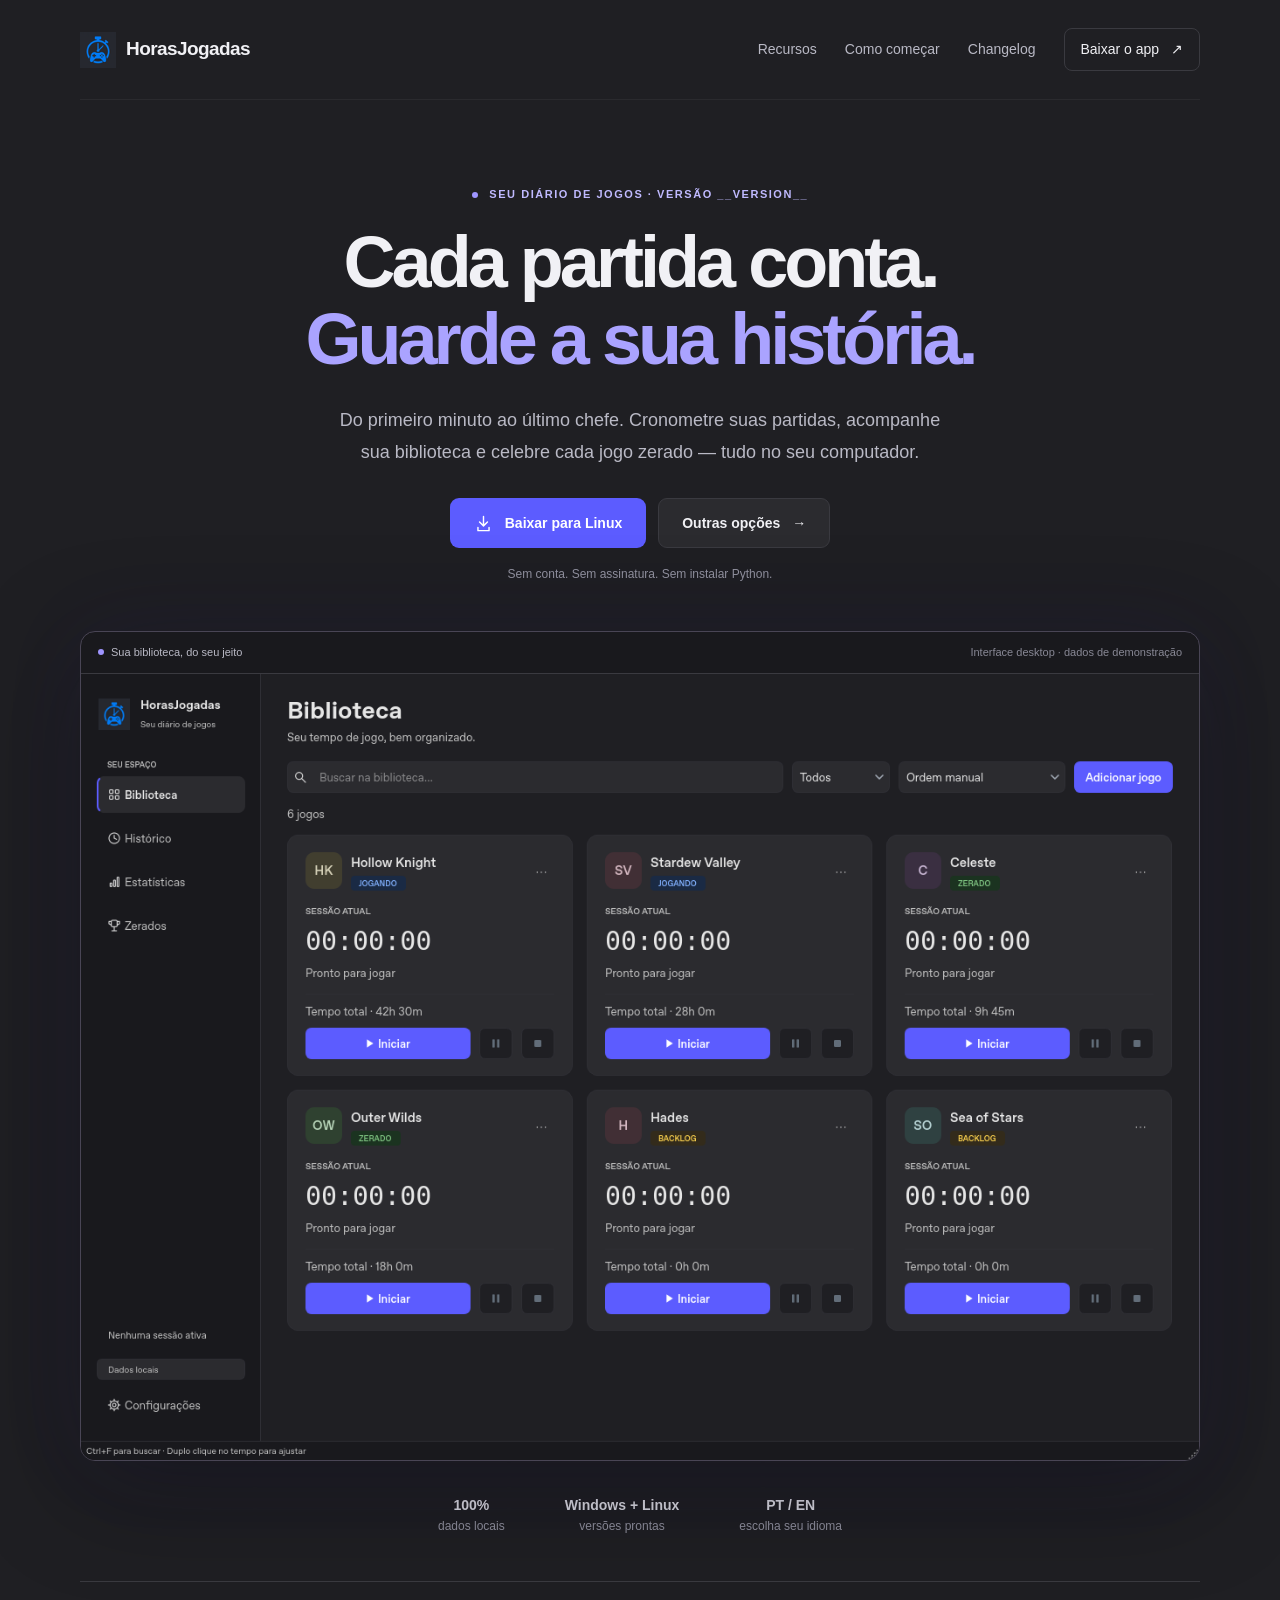
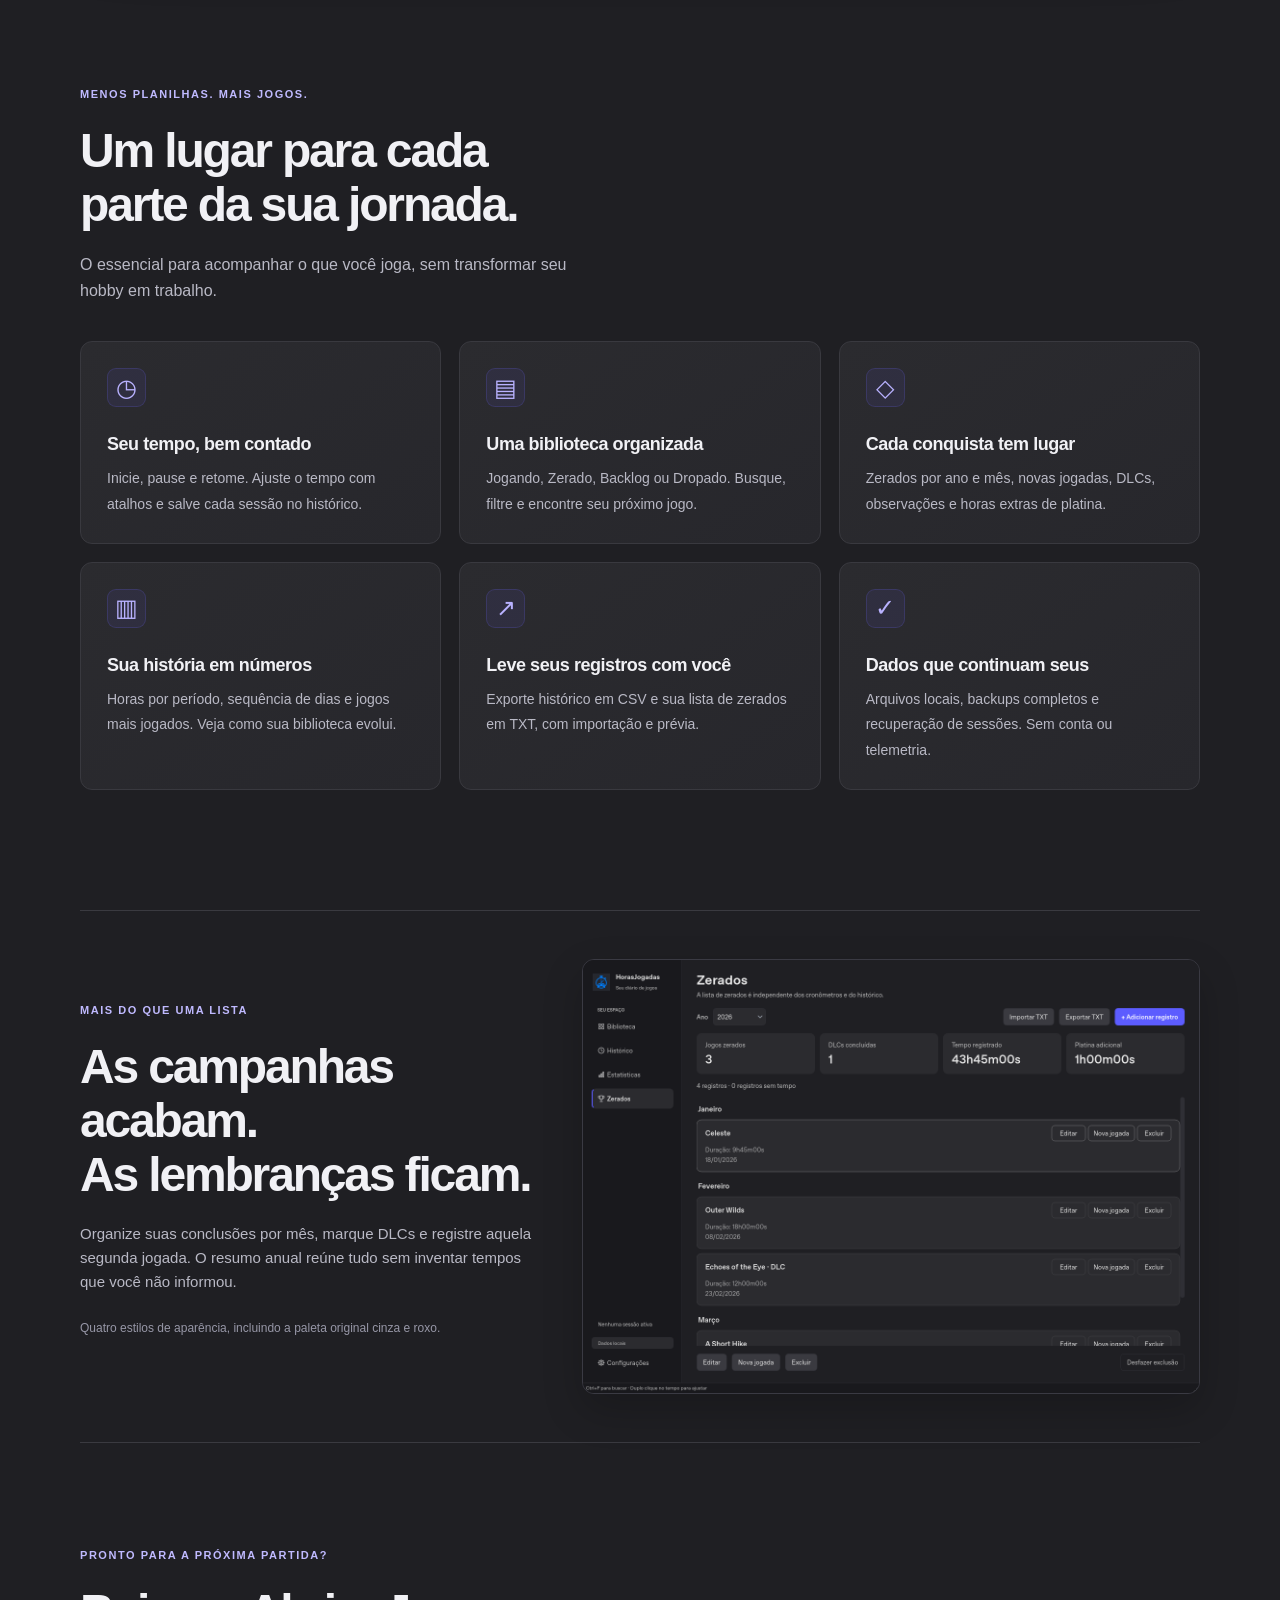
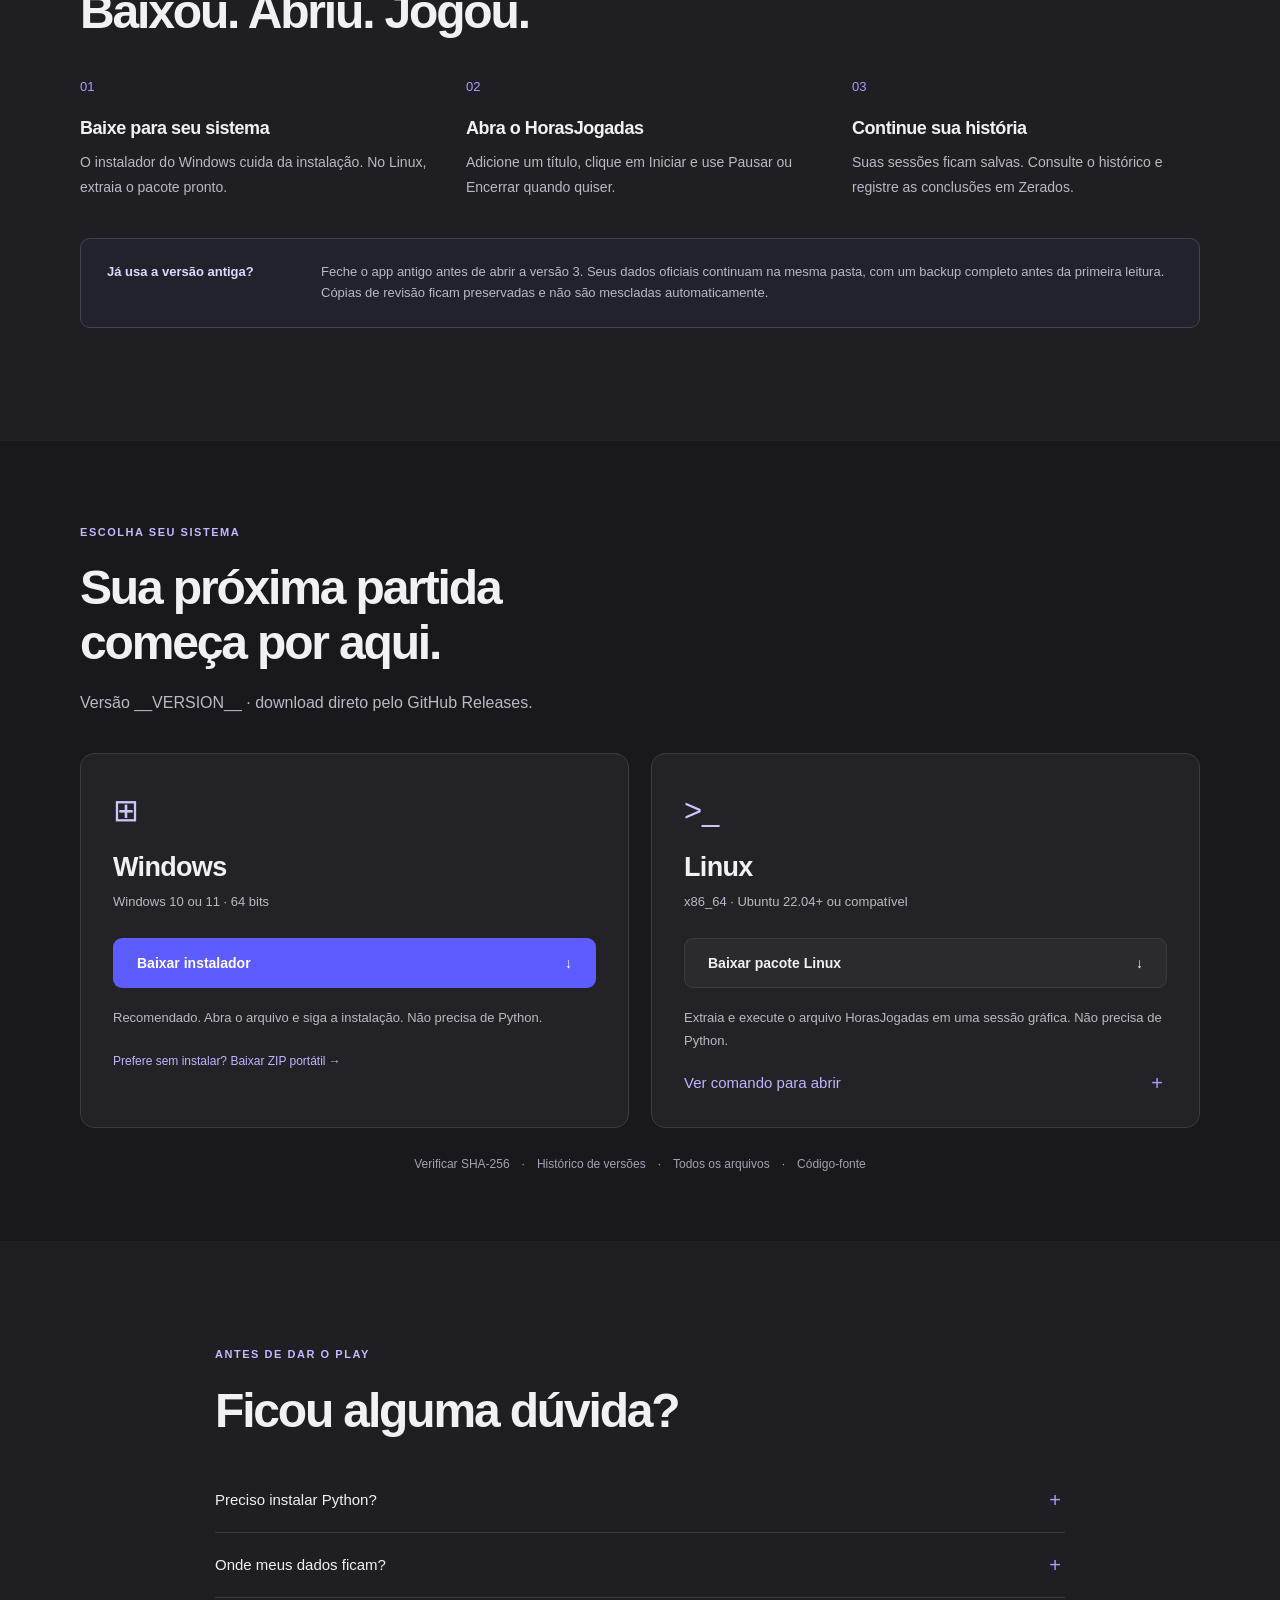
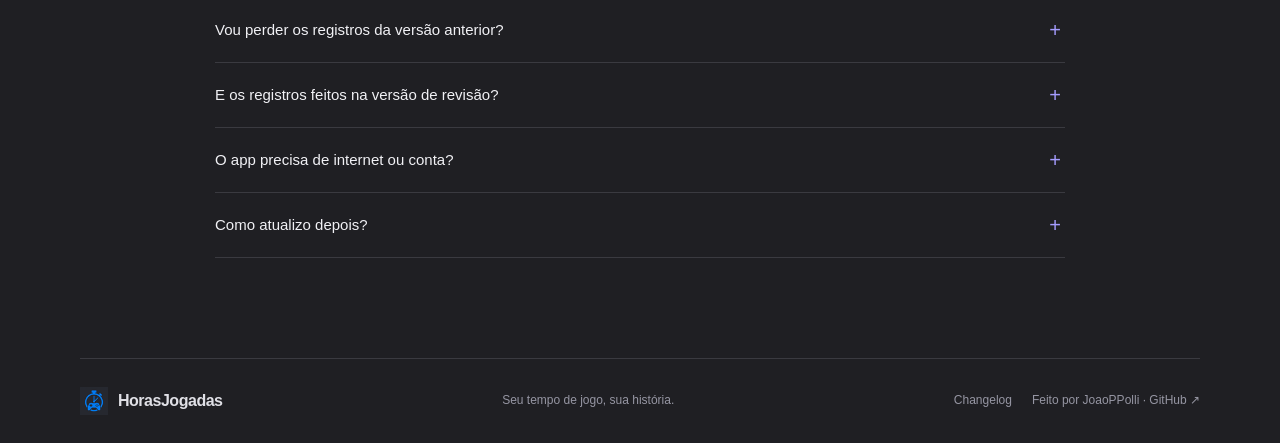
==== commit 888464cd: "Publica changelog completo no site com navegação por versões" ====
--- a/site/index.html
+++ b/site/index.html
@@ -13,7 +13,7 @@
   <a class="skip" href="#principal">Pular para o conteúdo</a>
   <header class="nav wrap">
     <a class="brand" href="#" aria-label="HorasJogadas, início"><img src="assets/icon.ico" alt="" width="36" height="36"><span>HorasJogadas</span></a>
-    <nav aria-label="Navegação principal"><a href="#recursos">Recursos</a><a href="#comecar">Como começar</a><a href="#download" class="nav-download">Baixar o app <span aria-hidden="true">↗</span></a></nav>
+    <nav aria-label="Navegação principal"><a href="#recursos">Recursos</a><a href="#comecar">Como começar</a><a class="changelog-link" href="changelog/">Changelog</a><a href="#download" class="nav-download">Baixar o app <span aria-hidden="true">↗</span></a></nav>
   </header>
   <main id="principal">
     <section class="hero wrap">
@@ -53,7 +53,7 @@
 cd HorasJogadas
 ./HorasJogadas</code></pre></details></article>
       </div>
-      <p class="download-foot"><a href="__RELEASE__/download/SHA256SUMS.txt">Verificar SHA-256</a><span>·</span><a href="__RELEASE__">Notas da versão e todos os arquivos</a><span>·</span><a href="__REPOSITORY__">Código-fonte</a></p>
+      <p class="download-foot"><a href="__RELEASE__/download/SHA256SUMS.txt">Verificar SHA-256</a><span>·</span><a href="changelog/">Histórico de versões</a><span>·</span><a href="__RELEASE__">Todos os arquivos</a><span>·</span><a href="__REPOSITORY__">Código-fonte</a></p>
     </div></section>
     <section class="section faq wrap"><div class="section-heading"><p class="eyebrow">ANTES DE DAR O PLAY</p><h2>Ficou alguma dúvida?</h2></div>
       <details><summary>Preciso instalar Python?</summary><p>Não nos pacotes prontos desta página. O instalador e o ZIP do Windows, assim como o pacote Linux, já levam o necessário para executar o aplicativo.</p></details>
@@ -64,7 +64,7 @@
       <details><summary>Como atualizo depois?</summary><p>Baixe o novo instalador ou pacote nesta página. Feche o app e instale a atualização. Seus registros permanecem na pasta de dados, separada dos arquivos do programa.</p></details>
     </section>
   </main>
-  <footer class="wrap"><a class="brand" href="#"><img src="assets/icon.ico" alt="" width="28" height="28"><span>HorasJogadas</span></a><p>Seu tempo de jogo, sua história.</p><a href="__REPOSITORY__">Feito por JoaoPPolli · GitHub ↗</a></footer>
+  <footer class="wrap"><a class="brand" href="#"><img src="assets/icon.ico" alt="" width="28" height="28"><span>HorasJogadas</span></a><p>Seu tempo de jogo, sua história.</p><div class="footer-links"><a href="changelog/">Changelog</a><a href="__REPOSITORY__">Feito por JoaoPPolli · GitHub ↗</a></div></footer>
   <script src="script.js" defer></script>
 </body>
 </html>
--- a/site/style.css
+++ b/site/style.css
@@ -1 +1,3 @@
 :root{color-scheme:dark;--bg:#1f1f23;--card:#2b2b2f;--deep:#19191d;--border:#3a3a40;--text:#f1f1f5;--muted:#b9b9c5;--accent:#5c5cff;--accent-hover:#6a5ef0}*{box-sizing:border-box}html{scroll-behavior:smooth;scroll-padding-top:32px}body{margin:0;background:var(--bg);color:var(--text);font-family:Inter,ui-sans-serif,-apple-system,BlinkMacSystemFont,"Segoe UI",sans-serif;line-height:1.6}a{color:inherit;text-decoration:none}a:focus-visible,summary:focus-visible{outline:3px solid #b3adff;outline-offset:5px;border-radius:5px}img{max-width:100%;height:auto;display:block}.wrap{width:min(1120px,calc(100% - 48px));margin-inline:auto}.skip{position:absolute;top:-80px;left:24px;padding:12px;background:var(--accent);z-index:20}.skip:focus{top:12px}.nav{display:flex;align-items:center;justify-content:space-between;min-height:100px;border-bottom:1px solid #ffffff0d}.brand{display:flex;align-items:center;gap:10px;font-weight:700;letter-spacing:-.03em;font-size:19px}.brand img{flex:none}.nav nav{display:flex;align-items:center;gap:28px;font-size:14px;color:var(--muted)}.nav nav a:hover{color:white}.nav-download{padding:9px 16px;border:1px solid var(--border);border-radius:8px;color:var(--text)}.nav-download span{padding-left:8px}.hero{text-align:center;padding-top:86px}.eyebrow{font-size:11px;font-weight:700;letter-spacing:.14em;color:#c0baff;margin:0 0 20px}.dot{display:inline-block;width:6px;height:6px;border-radius:50%;background:#9f95ff;margin-right:7px;vertical-align:middle}h1,h2,h3,p{overflow-wrap:break-word}h1{font-size:clamp(42px,6vw,72px);line-height:1.08;letter-spacing:-.055em;font-weight:750;margin:0 0 26px}h1 span{color:#aaa3ff}h2{font-size:clamp(32px,4.2vw,48px);line-height:1.13;letter-spacing:-.045em;margin:0 0 20px}h3{font-size:18px;letter-spacing:-.025em;line-height:1.35;margin:0 0 10px}.intro{max-width:625px;margin:0 auto 30px;font-size:18px;color:var(--muted);line-height:1.75}.hero-actions{display:flex;gap:12px;justify-content:center;flex-wrap:wrap}.button{display:inline-flex;align-items:center;justify-content:center;gap:12px;min-height:50px;padding:13px 23px;border-radius:9px;font-size:14px;font-weight:650;border:1px solid transparent;transition:background .15s,border-color .15s}.button svg{width:19px;height:19px;fill:none;stroke:currentColor;stroke-width:1.8;stroke-linecap:round;stroke-linejoin:round}.primary{background:var(--accent);color:white}.primary:hover{background:var(--accent-hover)}.secondary{background:var(--card);border-color:var(--border)}.secondary:hover{border-color:#777580}.fine{font-size:12px;color:#92929f;margin:17px 0 46px}.screen{position:relative;border:1px solid #494555;border-radius:15px;overflow:hidden;box-shadow:0 25px 110px #08070f66,0 0 90px #6552f511;text-align:left;background:var(--deep)}.screen-label{display:flex;align-items:center;padding:12px 17px;border-bottom:1px solid var(--border);font-size:11px;color:var(--muted)}.screen-label span:last-child{margin-left:auto;color:#888895}.screen img{width:100%}.trust{display:flex;justify-content:center;gap:60px;padding:33px 0 45px;border-bottom:1px solid var(--border);color:#91919e;font-size:12px}.trust b{color:#dedee6;display:block;font-size:14px;font-weight:600}.section{padding-top:104px;padding-bottom:20px}.section-heading{max-width:620px;margin-bottom:38px}.section-heading>p:not(.eyebrow){color:var(--muted);font-size:16px;max-width:525px}.features{display:grid;grid-template-columns:repeat(3,1fr);gap:18px}.features article{background:linear-gradient(145deg,#2b2b2f,#27272c);border:1px solid #39393f;border-radius:12px;padding:26px}.feature-icon{display:inline-flex;align-items:center;justify-content:center;width:39px;height:39px;background:#6c62ff15;border:1px solid #6c62ff30;border-radius:9px;color:#b9b2ff;font-size:24px;margin-bottom:25px}.features p,.steps p{font-size:14px;line-height:1.8;margin:0;color:var(--muted)}.showcase{display:grid;grid-template-columns:.85fr 1.15fr;align-items:center;gap:45px;margin-top:100px;padding-top:48px;padding-bottom:48px;border-top:1px solid var(--border);border-bottom:1px solid var(--border)}.showcase p:not(.eyebrow){color:var(--muted);font-size:15px}.showcase .small-note{font-size:12px!important;color:#9797a7!important;margin-top:25px}.showcase img{border:1px solid #3a3a43;border-radius:12px;box-shadow:0 16px 40px #0003}.steps{display:grid;grid-template-columns:repeat(3,1fr);gap:38px}.steps span{display:block;font-size:13px;color:#a79eff;margin-bottom:18px;font-variant-numeric:tabular-nums}.migration{display:flex;gap:24px;border:1px solid #474253;background:#6860ff0a;border-radius:10px;padding:23px 26px;margin-top:38px;align-items:flex-start;font-size:13px}.migration strong{min-width:190px;font-weight:650;color:#ded9ff}.migration p{margin:0;color:var(--muted)}.download-section{background:var(--deep);border-block:1px solid #ffffff09;margin-top:92px;padding:83px 0 55px}.download-grid{display:grid;grid-template-columns:1fr 1fr;gap:22px}.download-card{border:1px solid var(--border);border-radius:14px;padding:32px;background:#232327}.os-mark{font-size:31px;color:#cac6ff;margin-bottom:15px;height:48px}.download-card h3{font-size:27px;margin-bottom:6px}.download-card>p:first-of-type{font-size:13px;color:var(--muted);margin-top:0;margin-bottom:25px}.download-card .button{width:100%;justify-content:space-between}.download-help{font-size:13px;color:var(--muted);line-height:1.8;margin:18px 0}.text-link{font-size:12px;color:#bdb6ff}.text-link:hover{text-decoration:underline}.download-foot{display:flex;flex-wrap:wrap;gap:12px;justify-content:center;font-size:12px;color:#a3a3b0;margin-top:27px}.download-foot a:hover{color:#c1baff;text-decoration:underline}.download-card details{font-size:12px;border:0;padding:0}.download-card summary{color:#bdb6ff}.download-card pre{overflow:auto;background:#18181b;border-radius:6px;padding:14px;font-size:11px}.faq{max-width:850px;padding-bottom:100px}.faq .section-heading{margin-bottom:30px}details{border-bottom:1px solid var(--border);padding:20px 0}summary{cursor:pointer;font-size:15px;list-style:none;position:relative;padding-right:32px}summary::-webkit-details-marker{display:none}summary:after{content:'+';position:absolute;right:4px;color:#a59cff;font-size:20px;line-height:1.2}details[open]>summary:after{content:'−'}details>p{font-size:14px;color:var(--muted);margin-bottom:5px}code{font-size:.9em;color:#d2ccef}footer{display:flex;align-items:center;justify-content:space-between;gap:20px;border-top:1px solid var(--border);padding-block:28px!important;font-size:12px;color:#9696a3}footer .brand{font-size:16px;color:#e0e0e6}footer p{margin:0}footer>a:last-child:hover{color:#c1baff}@media(max-width:800px){.hero{padding-top:60px}.features{grid-template-columns:repeat(2,1fr)}.showcase{grid-template-columns:1fr;gap:28px}.showcase>*{min-width:0}.showcase img{width:100%;max-width:100%}.steps{gap:22px}.trust{gap:35px}.migration{display:block}.migration p{margin-top:8px}.nav nav{gap:16px}.section{padding-top:75px}footer{flex-wrap:wrap}}@media(max-width:540px){.wrap{width:calc(100% - 32px)}.nav{min-height:80px}.nav nav>a:not(.nav-download){display:none}.brand{font-size:16px}.brand img{width:30px;height:30px}.nav-download{font-size:12px;padding:8px 11px}.hero{padding-top:46px}h1{font-size:43px}.intro{font-size:16px}.hero-actions .button{width:100%}.fine{margin-bottom:30px}.eyebrow{font-size:9px;letter-spacing:.1em}.screen{border-radius:9px}.screen-label{padding:9px 11px;font-size:9px}.screen-label span:last-child{display:none}.trust{gap:18px;justify-content:space-between;padding-block:25px;font-size:10px}.trust b{font-size:11px}.features,.steps,.download-grid{grid-template-columns:1fr}.features article{padding:23px}.feature-icon{margin-bottom:20px}.showcase{margin-top:60px;padding-block:32px}.section{padding-top:60px}.steps article{padding-bottom:14px}.steps span{margin-bottom:7px}.migration{padding:20px;margin-top:20px}.download-section{padding:57px 0 35px;margin-top:55px}.download-card{padding:25px}.faq{padding-bottom:55px}.download-foot{font-size:11px;gap:8px}footer{display:block;text-align:left}footer .brand{margin-bottom:12px}footer p{margin-bottom:12px}}@media(prefers-reduced-motion:reduce){html{scroll-behavior:auto}.button{transition:none}}
+
+.footer-links{display:flex;gap:20px;flex-wrap:wrap}.footer-links a:hover{color:#c1baff;text-decoration:underline}@media(max-width:540px){.nav nav>a.changelog-link{display:inline}.nav nav{gap:10px}.nav nav .changelog-link{font-size:12px}.footer-links{margin-top:8px}}@media(max-width:400px){.nav .brand span{font-size:14px}.nav nav{gap:8px}.nav-download span{display:none}.nav-download{padding:8px;font-size:11px}.nav nav .changelog-link{font-size:11px}}
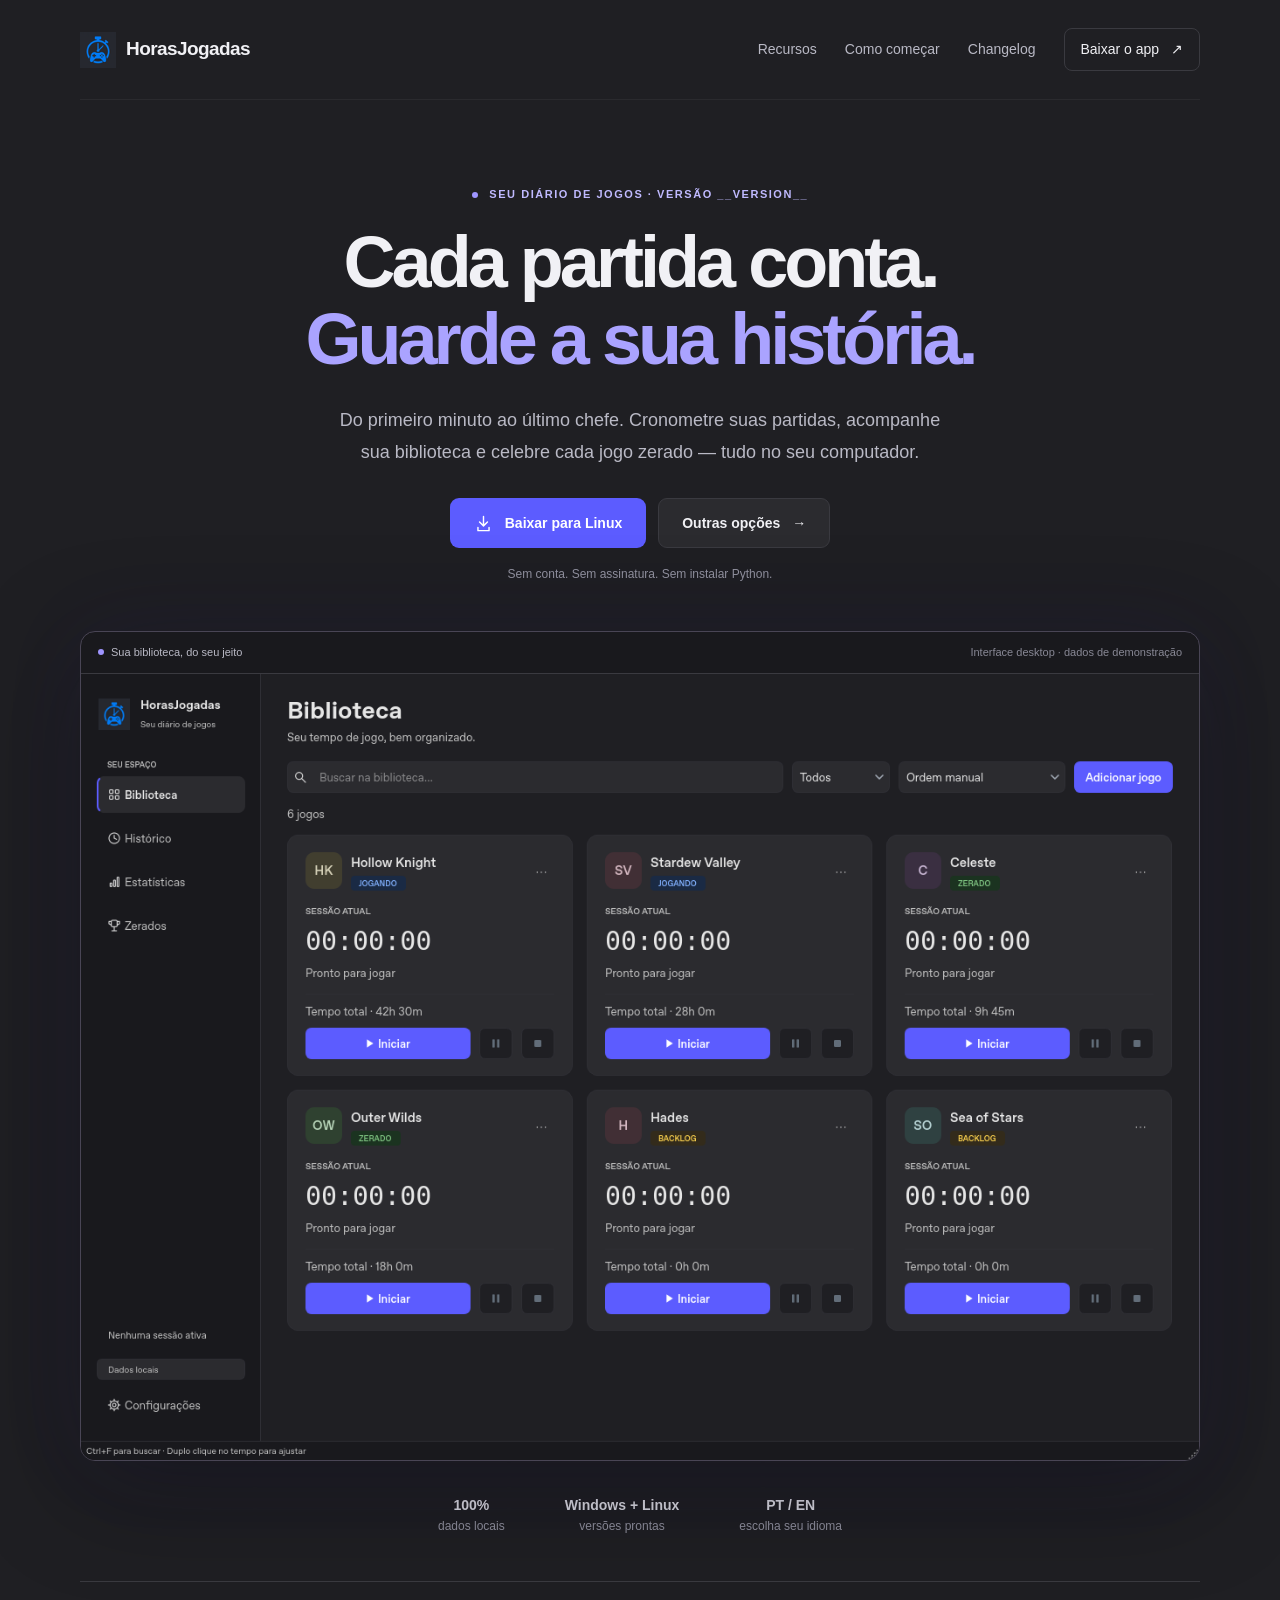
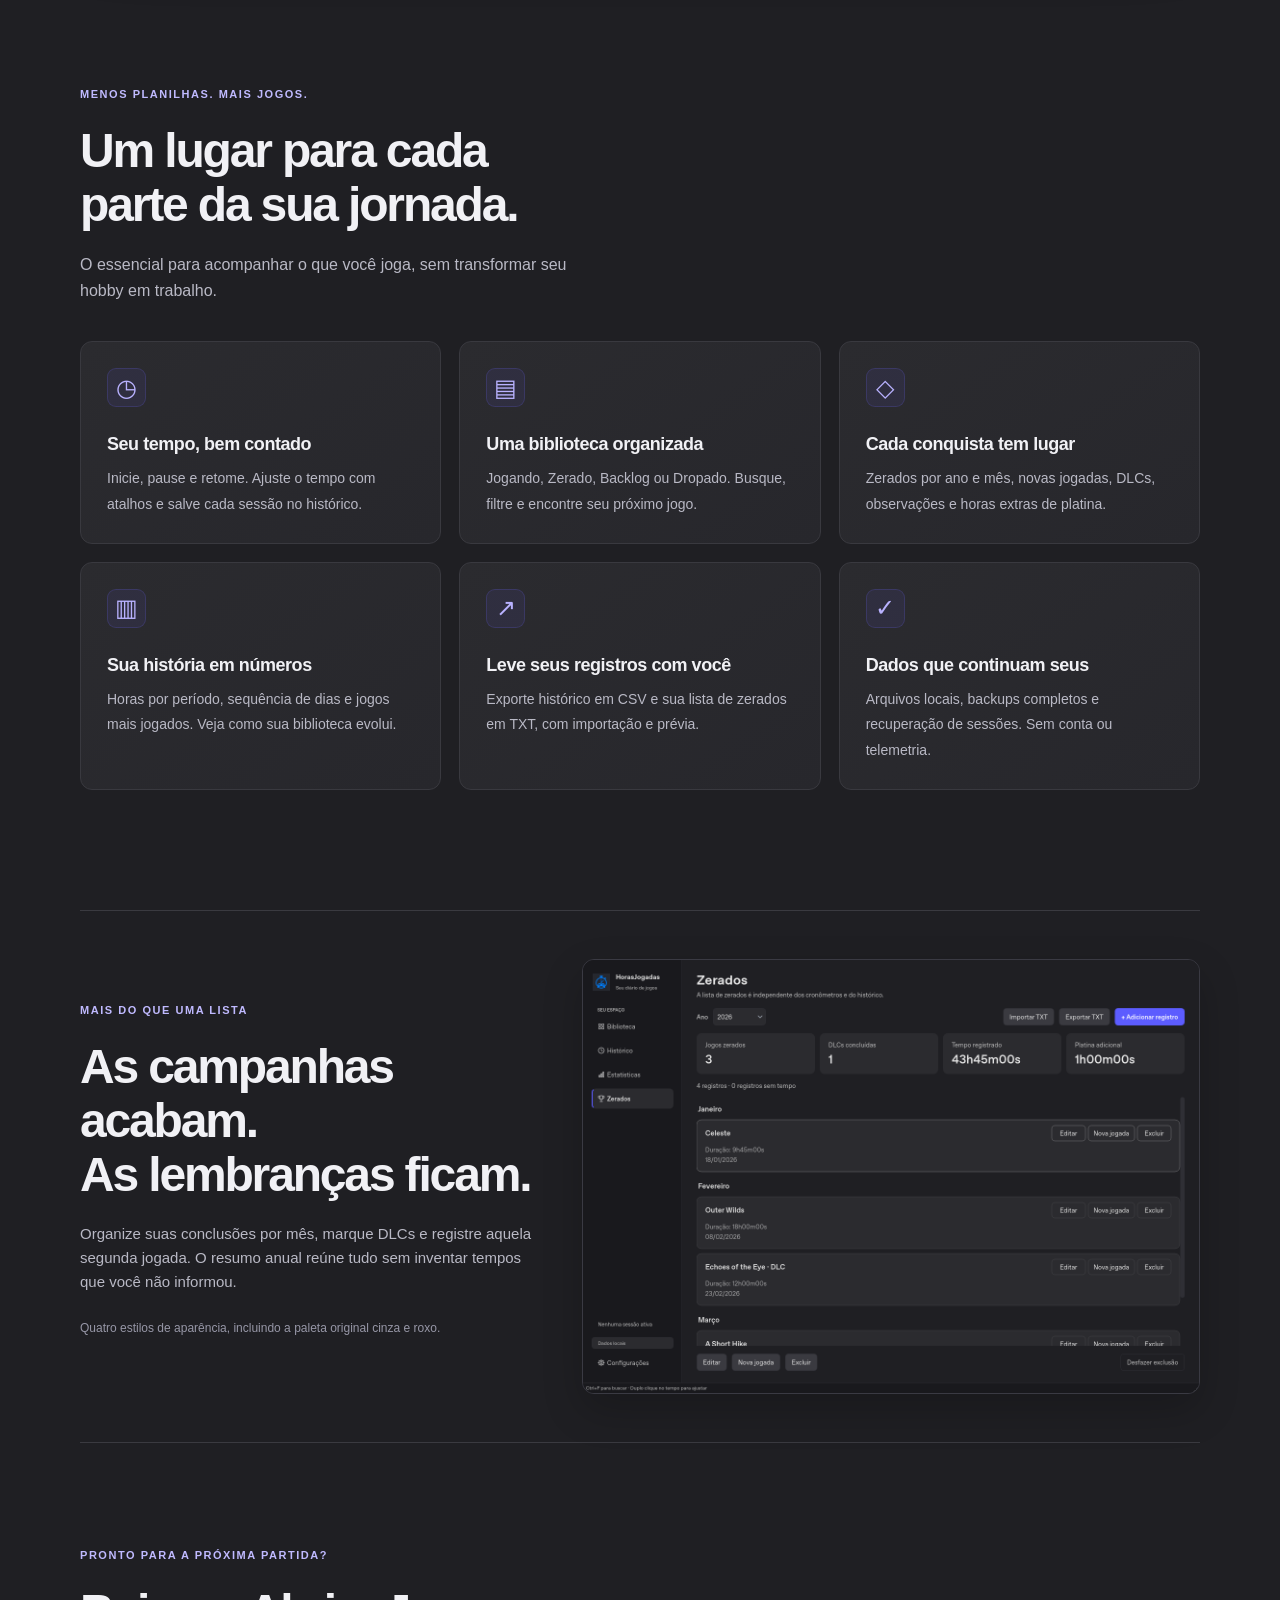
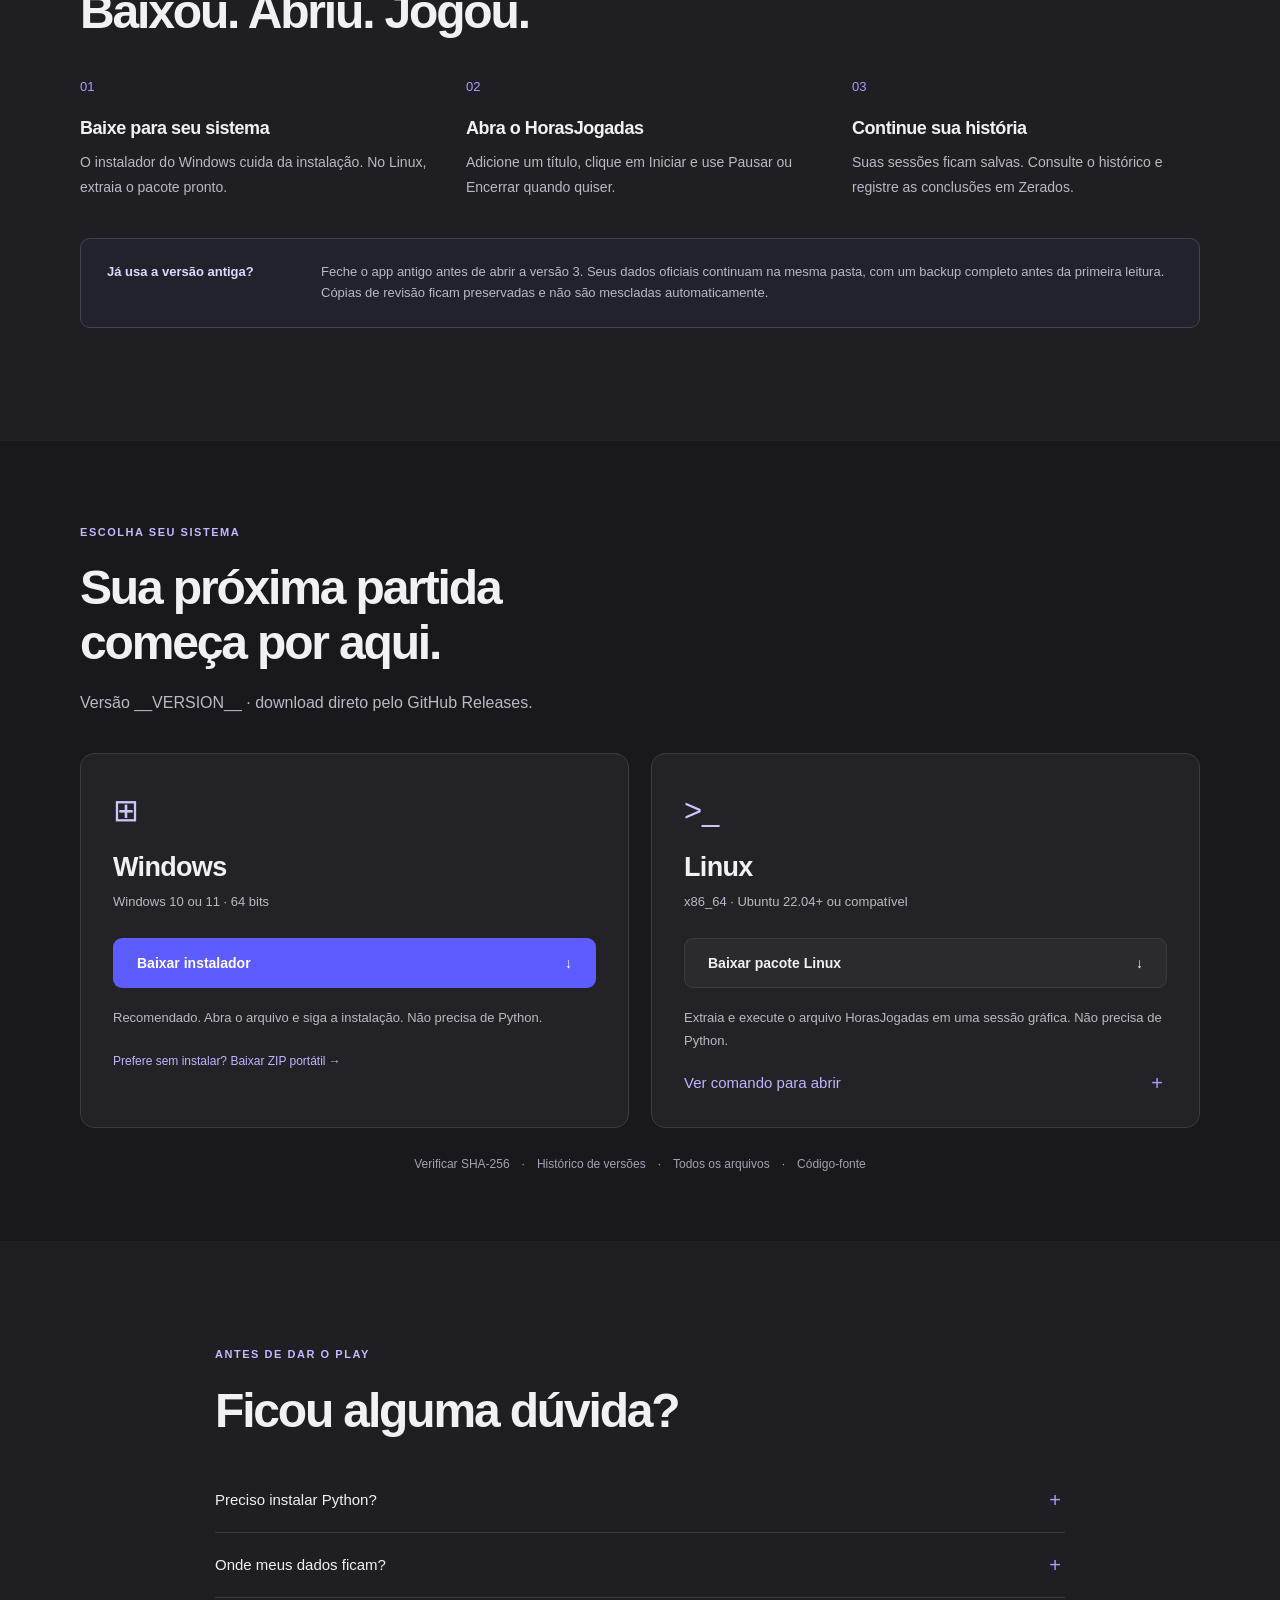
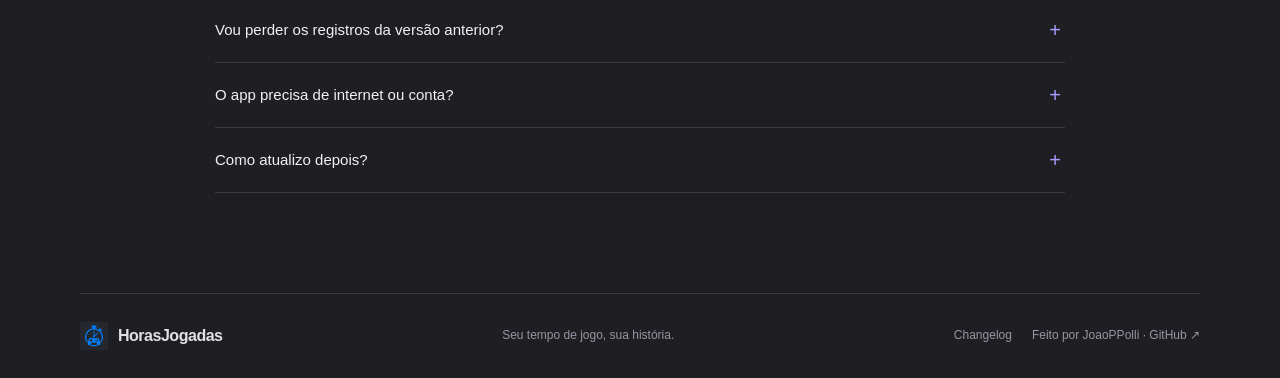
==== commit 426b720e: "Alinha seletores e prévias de capas e ícones e remove FAQ da revisão" ====
--- a/site/index.html
+++ b/site/index.html
@@ -59,7 +59,6 @@
       <details><summary>Preciso instalar Python?</summary><p>Não nos pacotes prontos desta página. O instalador e o ZIP do Windows, assim como o pacote Linux, já levam o necessário para executar o aplicativo.</p></details>
       <details><summary>Onde meus dados ficam?</summary><p>No Windows, em <code>%APPDATA%\HorasJogadas</code>. No Linux, em <code>~/HorasJogadas</code>. A pasta dos registros é separada da instalação; desinstalar o aplicativo não remove seus dados.</p></details>
       <details><summary>Vou perder os registros da versão anterior?</summary><p>A versão 3 reutiliza a mesma pasta oficial e os formatos JSON. Antes da primeira leitura, cria um backup completo em uma pasta vizinha chamada HorasJogadas-Backups-de-Versao. Feche a versão antiga antes de abrir a nova e mantenha também uma cópia externa dos seus dados.</p></details>
-      <details><summary>E os registros feitos na versão de revisão?</summary><p>A pasta HorasJogadas-Revisao-Qt continua preservada. Ela não é mesclada automaticamente com os dados oficiais. Preserve essa cópia e exporte os registros que quiser transferir antes de decidir como importá-los.</p></details>
       <details><summary>O app precisa de internet ou conta?</summary><p>Não para registrar suas partidas. Os dados são locais e não há telemetria. A consulta de novas versões ao abrir o app pode ser desativada nas Configurações. Ela não envia sua biblioteca. A instalação de atualizações sempre exige sua confirmação.</p></details>
       <details><summary>Como atualizo depois?</summary><p>Baixe o novo instalador ou pacote nesta página. Feche o app e instale a atualização. Seus registros permanecem na pasta de dados, separada dos arquivos do programa.</p></details>
     </section>
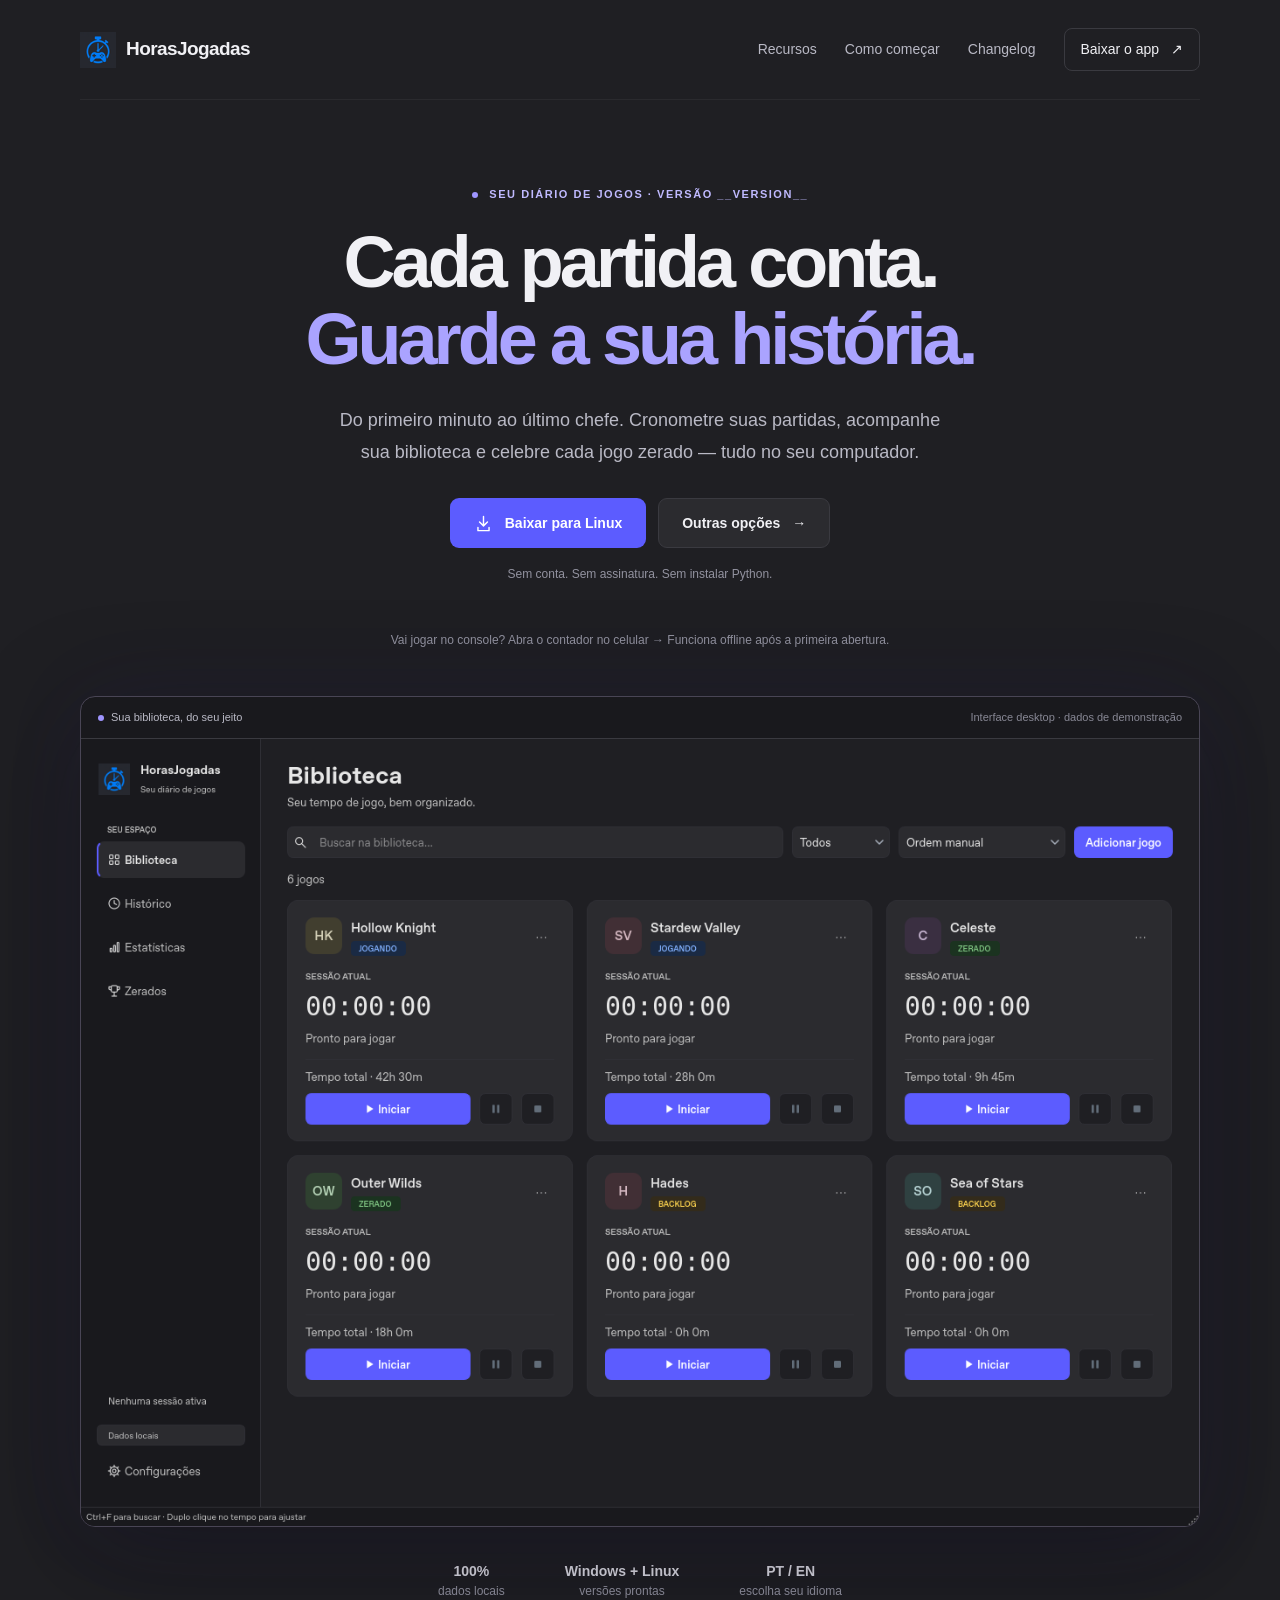
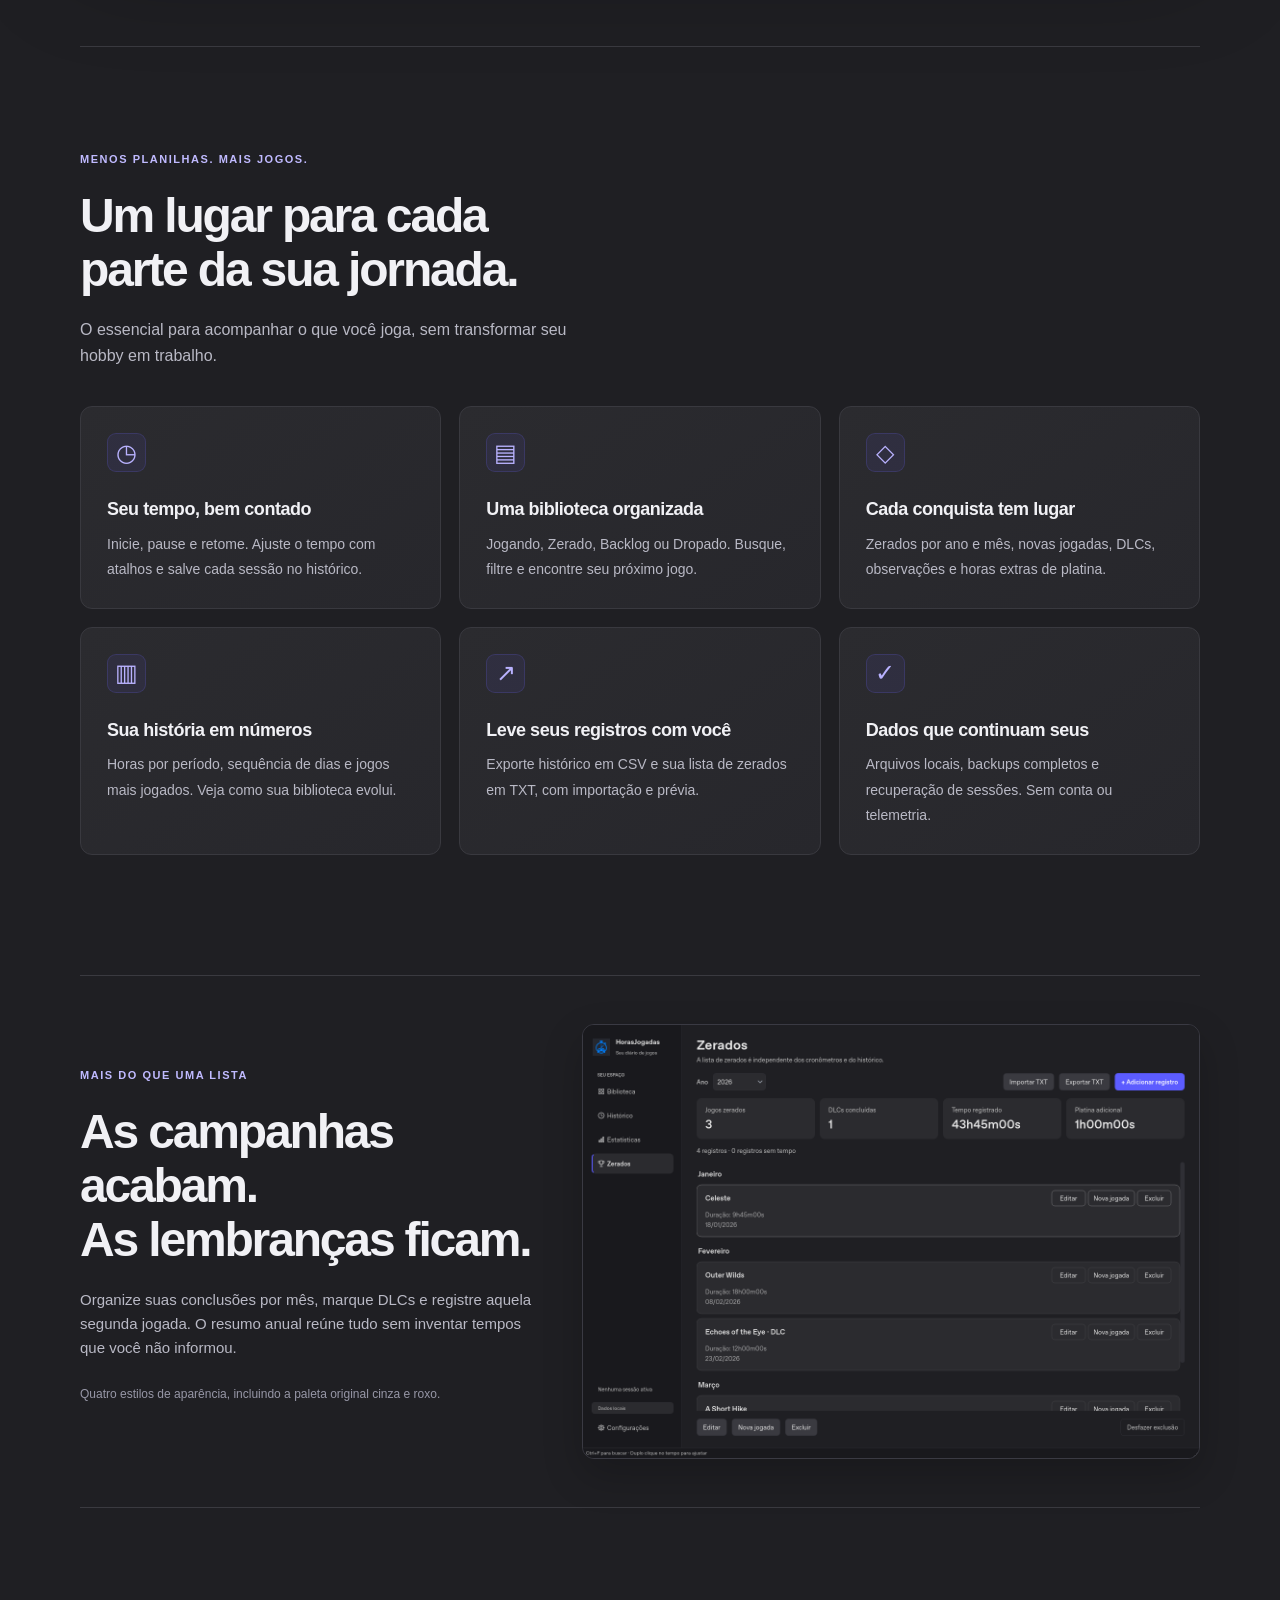
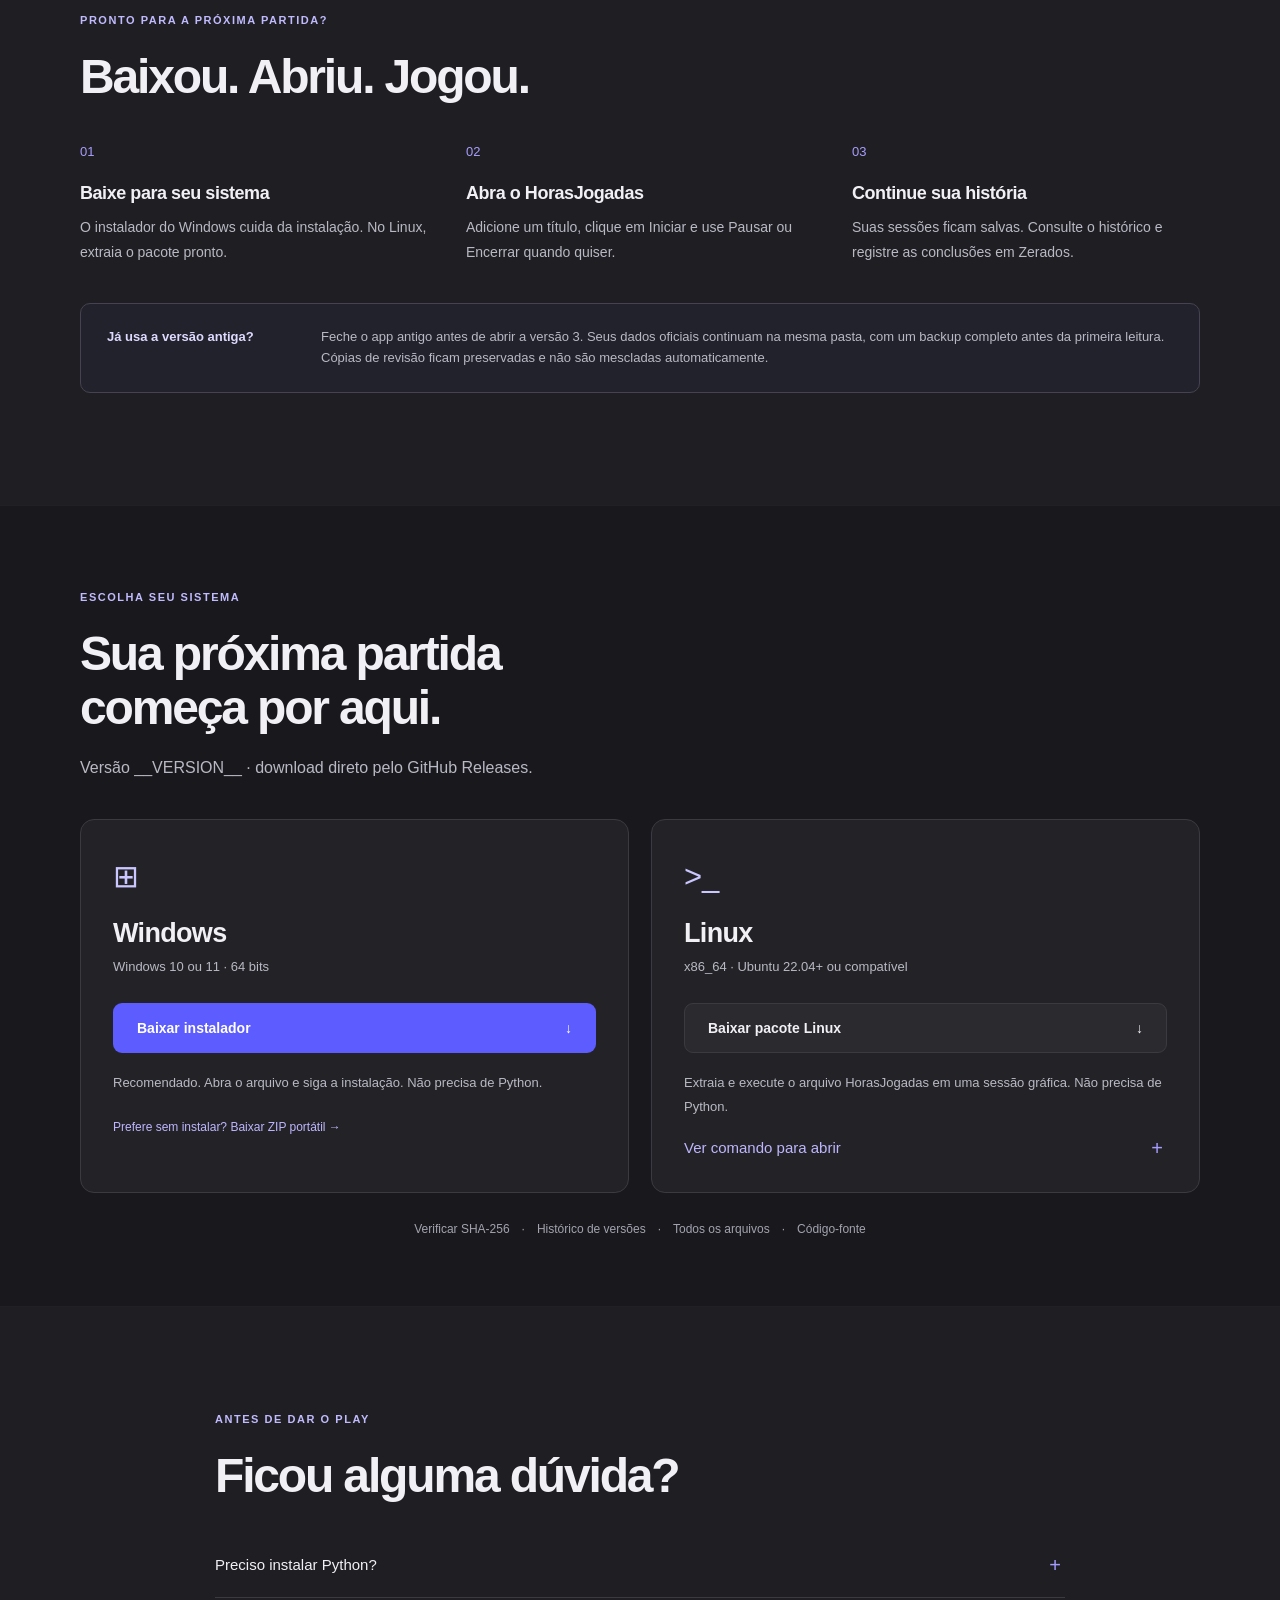
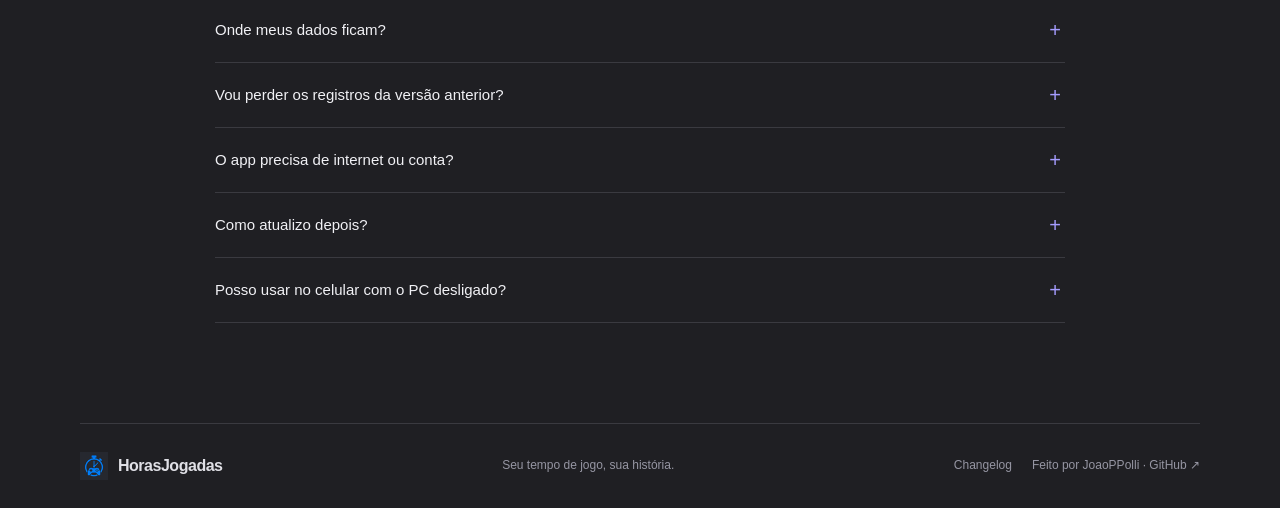
==== commit da72a83e: "Refina controle pelo celular e adiciona contador offline com importação revisada" ====
--- a/site/index.html
+++ b/site/index.html
@@ -22,6 +22,7 @@
       <p class="intro">Do primeiro minuto ao último chefe. Cronometre suas partidas, acompanhe sua biblioteca e celebre cada jogo zerado — tudo no seu computador.</p>
       <div class="hero-actions"><a class="button primary" id="primary-download" href="__RELEASE__/download/HorasJogadas-Windows-Setup.exe"><svg viewBox="0 0 24 24" aria-hidden="true"><path d="M12 3v12m-5-5 5 5 5-5M5 17v4h14v-4"/></svg><span>Baixar para Windows</span></a><a class="button secondary" href="#download">Outras opções <span aria-hidden="true">→</span></a></div>
       <p class="fine">Sem conta. Sem assinatura. Sem instalar Python.</p>
+      <p class="fine">Vai jogar no console? <a href="celular/">Abra o contador no celular →</a> Funciona offline após a primeira abertura.</p>
       <div class="screen"><div class="screen-label"><span class="dot"></span> Sua biblioteca, do seu jeito <span>Interface desktop · dados de demonstração</span></div><img src="assets/library.png" alt="Biblioteca do HorasJogadas com seis cartões de jogos, cronômetros e tema cinza com roxo" width="1280" height="900" fetchpriority="high"></div>
       <div class="trust"><span><b>100%</b> dados locais</span><span><b>Windows + Linux</b> versões prontas</span><span><b>PT / EN</b> escolha seu idioma</span></div>
     </section>
@@ -61,6 +62,7 @@
       <details><summary>Vou perder os registros da versão anterior?</summary><p>A versão 3 reutiliza a mesma pasta oficial e os formatos JSON. Antes da primeira leitura, cria um backup completo em uma pasta vizinha chamada HorasJogadas-Backups-de-Versao. Feche a versão antiga antes de abrir a nova e mantenha também uma cópia externa dos seus dados.</p></details>
       <details><summary>O app precisa de internet ou conta?</summary><p>Não para registrar suas partidas. Os dados são locais e não há telemetria. A consulta de novas versões ao abrir o app pode ser desativada nas Configurações. Ela não envia sua biblioteca. A instalação de atualizações sempre exige sua confirmação.</p></details>
       <details><summary>Como atualizo depois?</summary><p>Baixe o novo instalador ou pacote nesta página. Feche o app e instale a atualização. Seus registros permanecem na pasta de dados, separada dos arquivos do programa.</p></details>
+      <details><summary>Posso usar no celular com o PC desligado?</summary><p>Sim. Abra o <a href="celular/">contador do celular</a> uma vez com internet e adicione à tela inicial. Ele guarda as sessões no navegador, mesmo offline. Depois, exporte o arquivo e importe nas Configurações do app do PC, conferindo a prévia. Guarde uma cópia antes de limpar os dados do navegador. Para controlar os cronômetros do PC ligado, ative o Controle pelo celular nas Configurações.</p></details>
     </section>
   </main>
   <footer class="wrap"><a class="brand" href="#"><img src="assets/icon.ico" alt="" width="28" height="28"><span>HorasJogadas</span></a><p>Seu tempo de jogo, sua história.</p><div class="footer-links"><a href="changelog/">Changelog</a><a href="__REPOSITORY__">Feito por JoaoPPolli · GitHub ↗</a></div></footer>
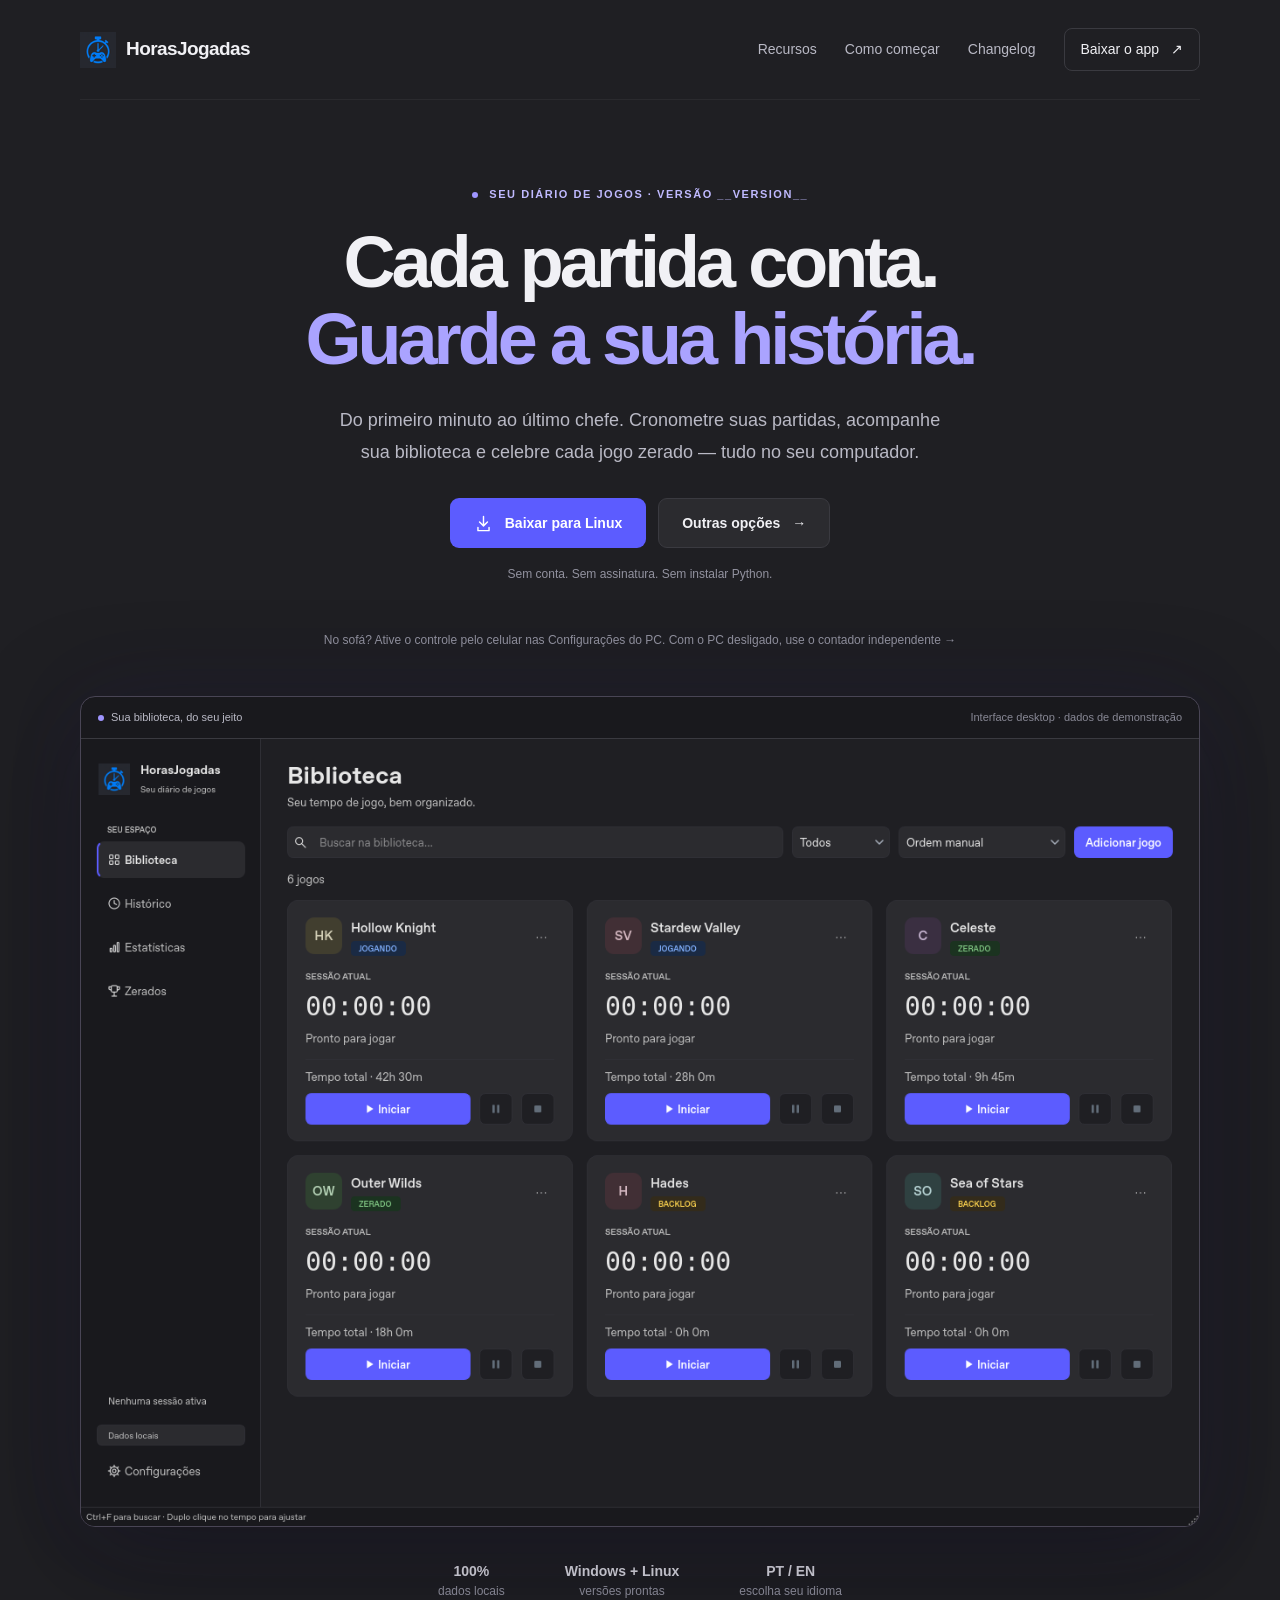
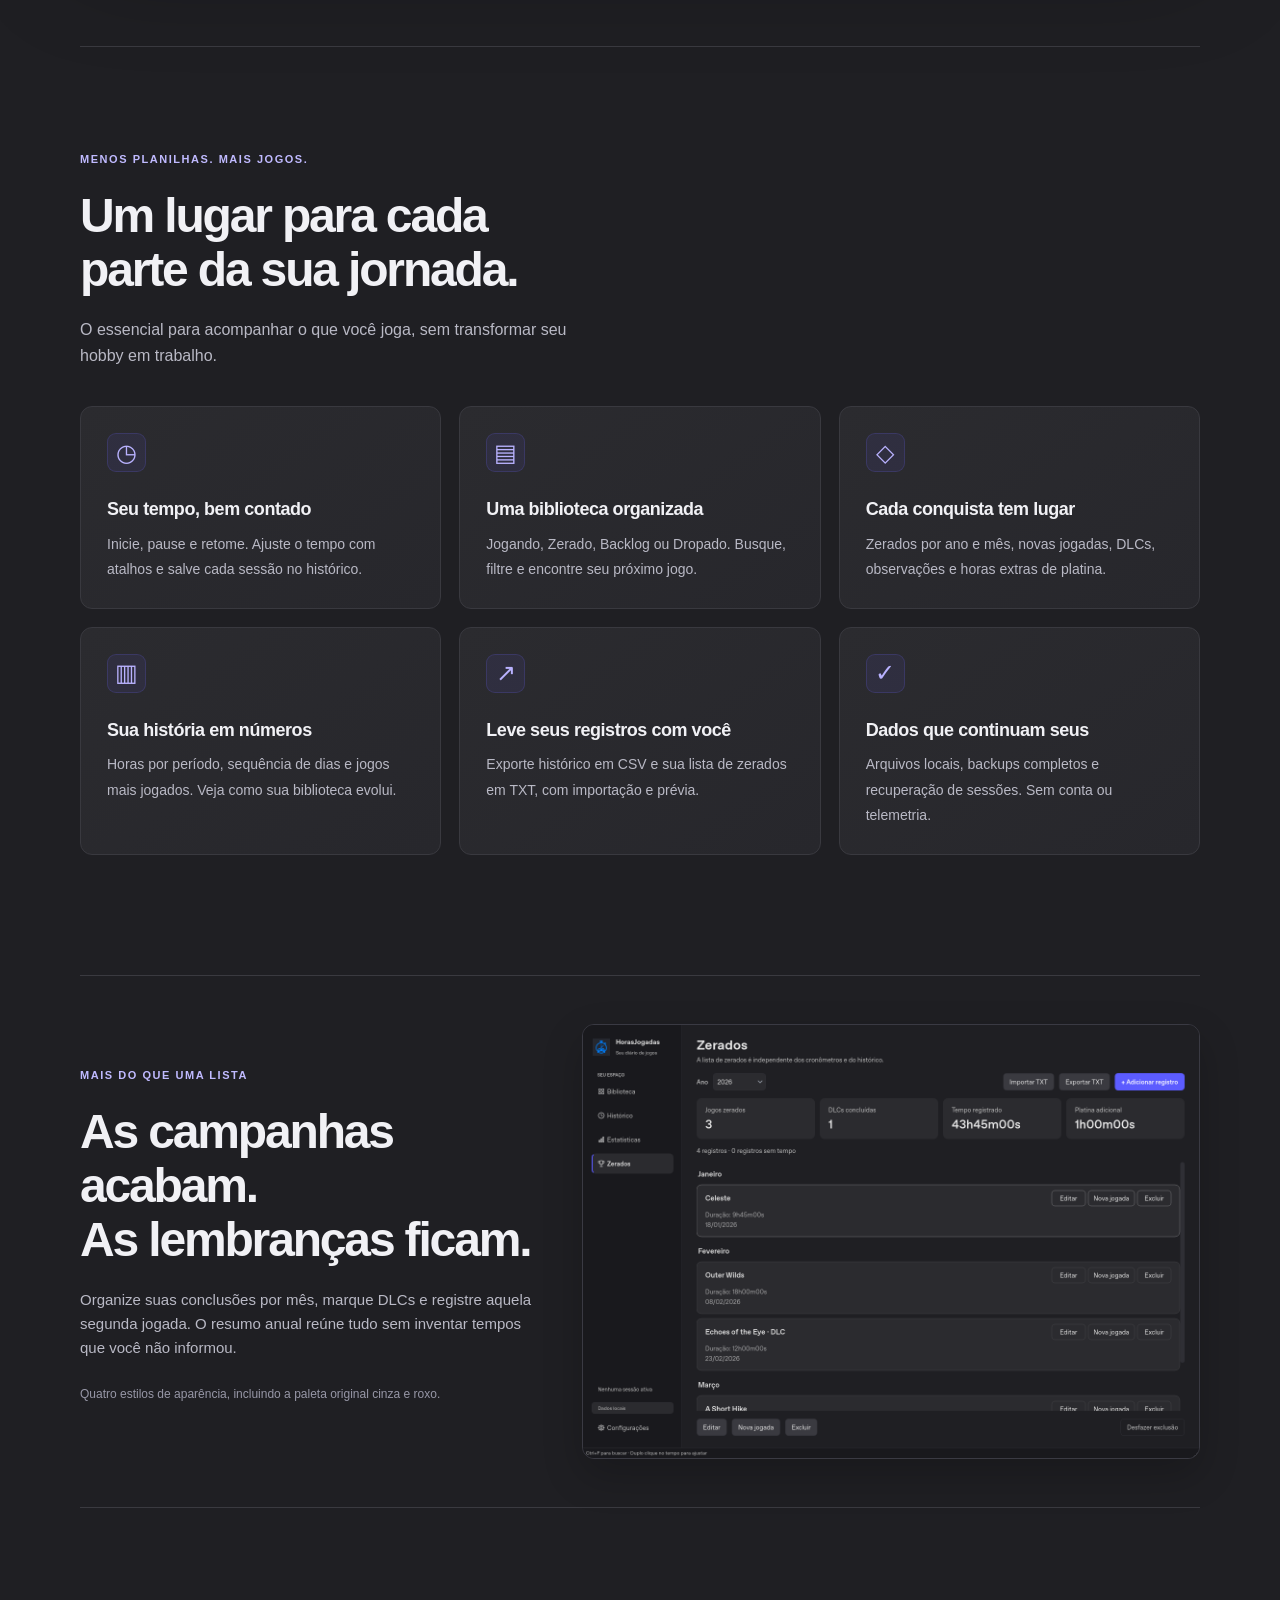
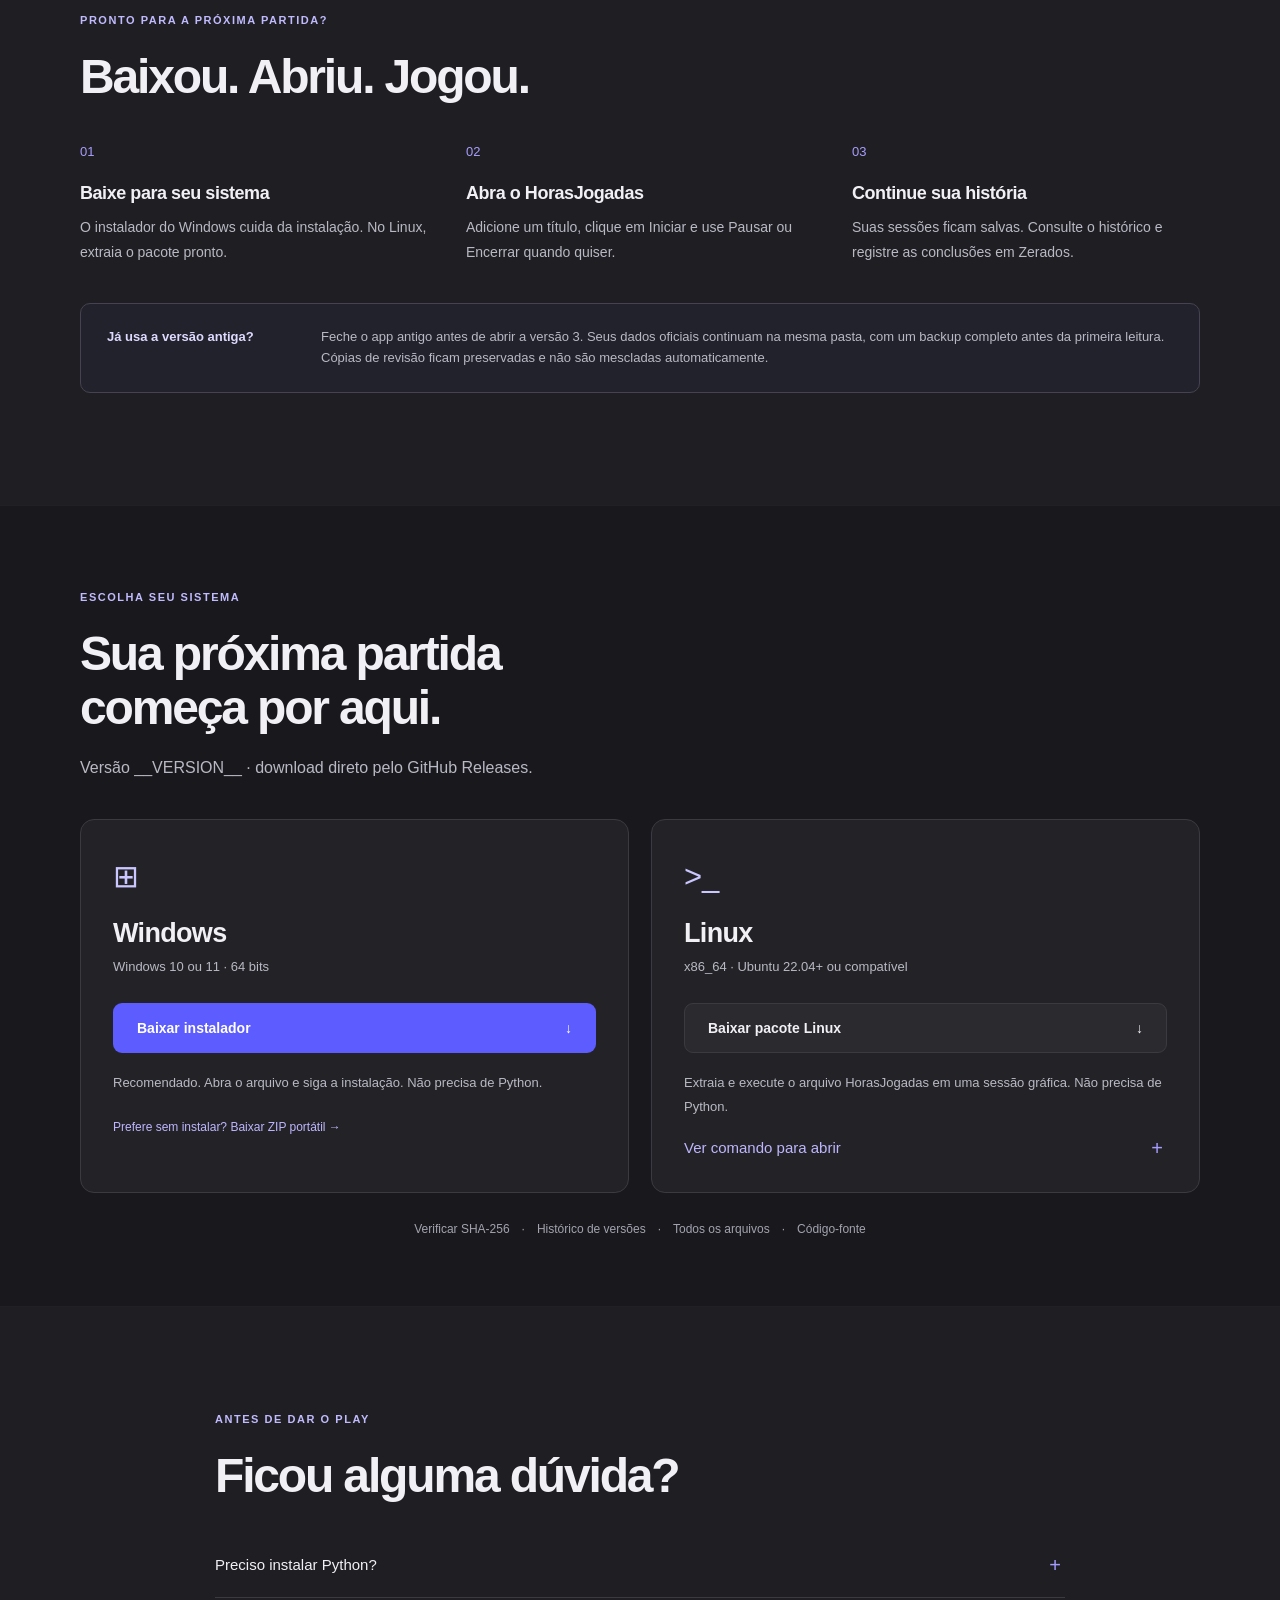
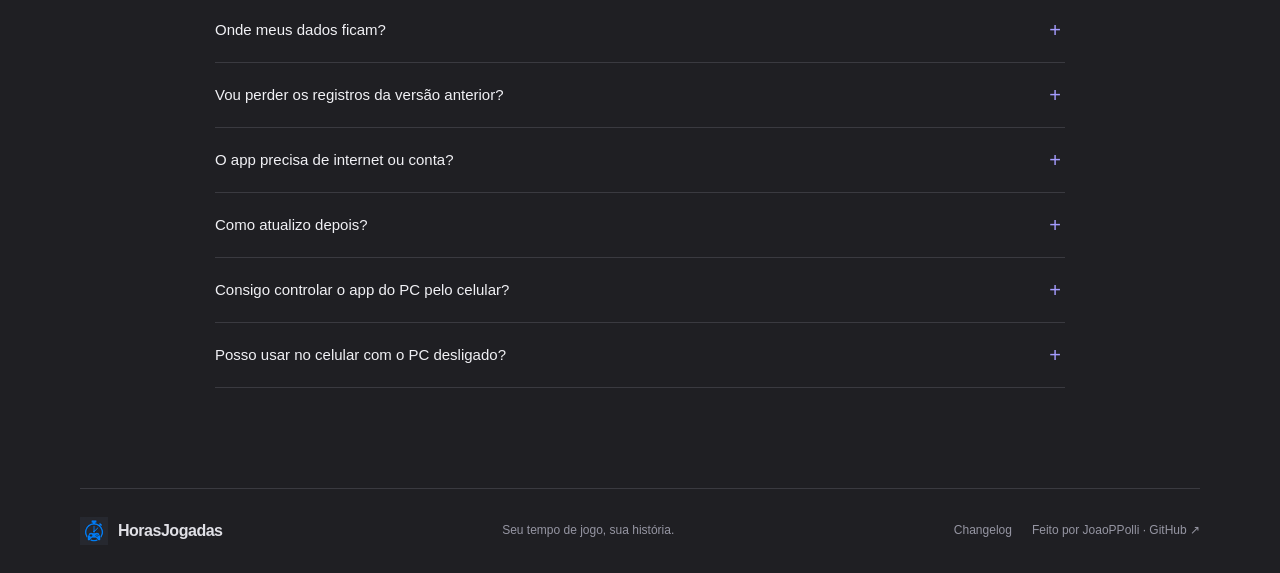
==== commit 575f9506: "Amplia controle conectado com todas as páginas do PC na versão 3.6.0" ====
--- a/site/index.html
+++ b/site/index.html
@@ -22,7 +22,7 @@
       <p class="intro">Do primeiro minuto ao último chefe. Cronometre suas partidas, acompanhe sua biblioteca e celebre cada jogo zerado — tudo no seu computador.</p>
       <div class="hero-actions"><a class="button primary" id="primary-download" href="__RELEASE__/download/HorasJogadas-Windows-Setup.exe"><svg viewBox="0 0 24 24" aria-hidden="true"><path d="M12 3v12m-5-5 5 5 5-5M5 17v4h14v-4"/></svg><span>Baixar para Windows</span></a><a class="button secondary" href="#download">Outras opções <span aria-hidden="true">→</span></a></div>
       <p class="fine">Sem conta. Sem assinatura. Sem instalar Python.</p>
-      <p class="fine">Vai jogar no console? <a href="celular/">Abra o contador no celular →</a> Funciona offline após a primeira abertura.</p>
+      <p class="fine">No sofá? Ative o controle pelo celular nas Configurações do PC. Com o PC desligado, use o <a href="celular/">contador independente →</a></p>
       <div class="screen"><div class="screen-label"><span class="dot"></span> Sua biblioteca, do seu jeito <span>Interface desktop · dados de demonstração</span></div><img src="assets/library.png" alt="Biblioteca do HorasJogadas com seis cartões de jogos, cronômetros e tema cinza com roxo" width="1280" height="900" fetchpriority="high"></div>
       <div class="trust"><span><b>100%</b> dados locais</span><span><b>Windows + Linux</b> versões prontas</span><span><b>PT / EN</b> escolha seu idioma</span></div>
     </section>
@@ -62,6 +62,7 @@
       <details><summary>Vou perder os registros da versão anterior?</summary><p>A versão 3 reutiliza a mesma pasta oficial e os formatos JSON. Antes da primeira leitura, cria um backup completo em uma pasta vizinha chamada HorasJogadas-Backups-de-Versao. Feche a versão antiga antes de abrir a nova e mantenha também uma cópia externa dos seus dados.</p></details>
       <details><summary>O app precisa de internet ou conta?</summary><p>Não para registrar suas partidas. Os dados são locais e não há telemetria. A consulta de novas versões ao abrir o app pode ser desativada nas Configurações. Ela não envia sua biblioteca. A instalação de atualizações sempre exige sua confirmação.</p></details>
       <details><summary>Como atualizo depois?</summary><p>Baixe o novo instalador ou pacote nesta página. Feche o app e instale a atualização. Seus registros permanecem na pasta de dados, separada dos arquivos do programa.</p></details>
+      <details><summary>Consigo controlar o app do PC pelo celular?</summary><p>Sim. Ative Controle pelo celular nas Configurações do aplicativo e escaneie o QR Code. O painel tem Biblioteca, Histórico, Estatísticas, Zerados e Configurações, incluindo imagens e backups. Mantenha os aparelhos na mesma rede e o PC ligado, acordado e com o app aberto. Depois de atualizar o app, recarregue a página no celular.</p></details>
       <details><summary>Posso usar no celular com o PC desligado?</summary><p>Sim. Abra o <a href="celular/">contador do celular</a> uma vez com internet e adicione à tela inicial. Ele guarda as sessões no navegador, mesmo offline. Depois, exporte o arquivo e importe nas Configurações do app do PC, conferindo a prévia. Guarde uma cópia antes de limpar os dados do navegador. Para controlar os cronômetros do PC ligado, ative o Controle pelo celular nas Configurações.</p></details>
     </section>
   </main>
